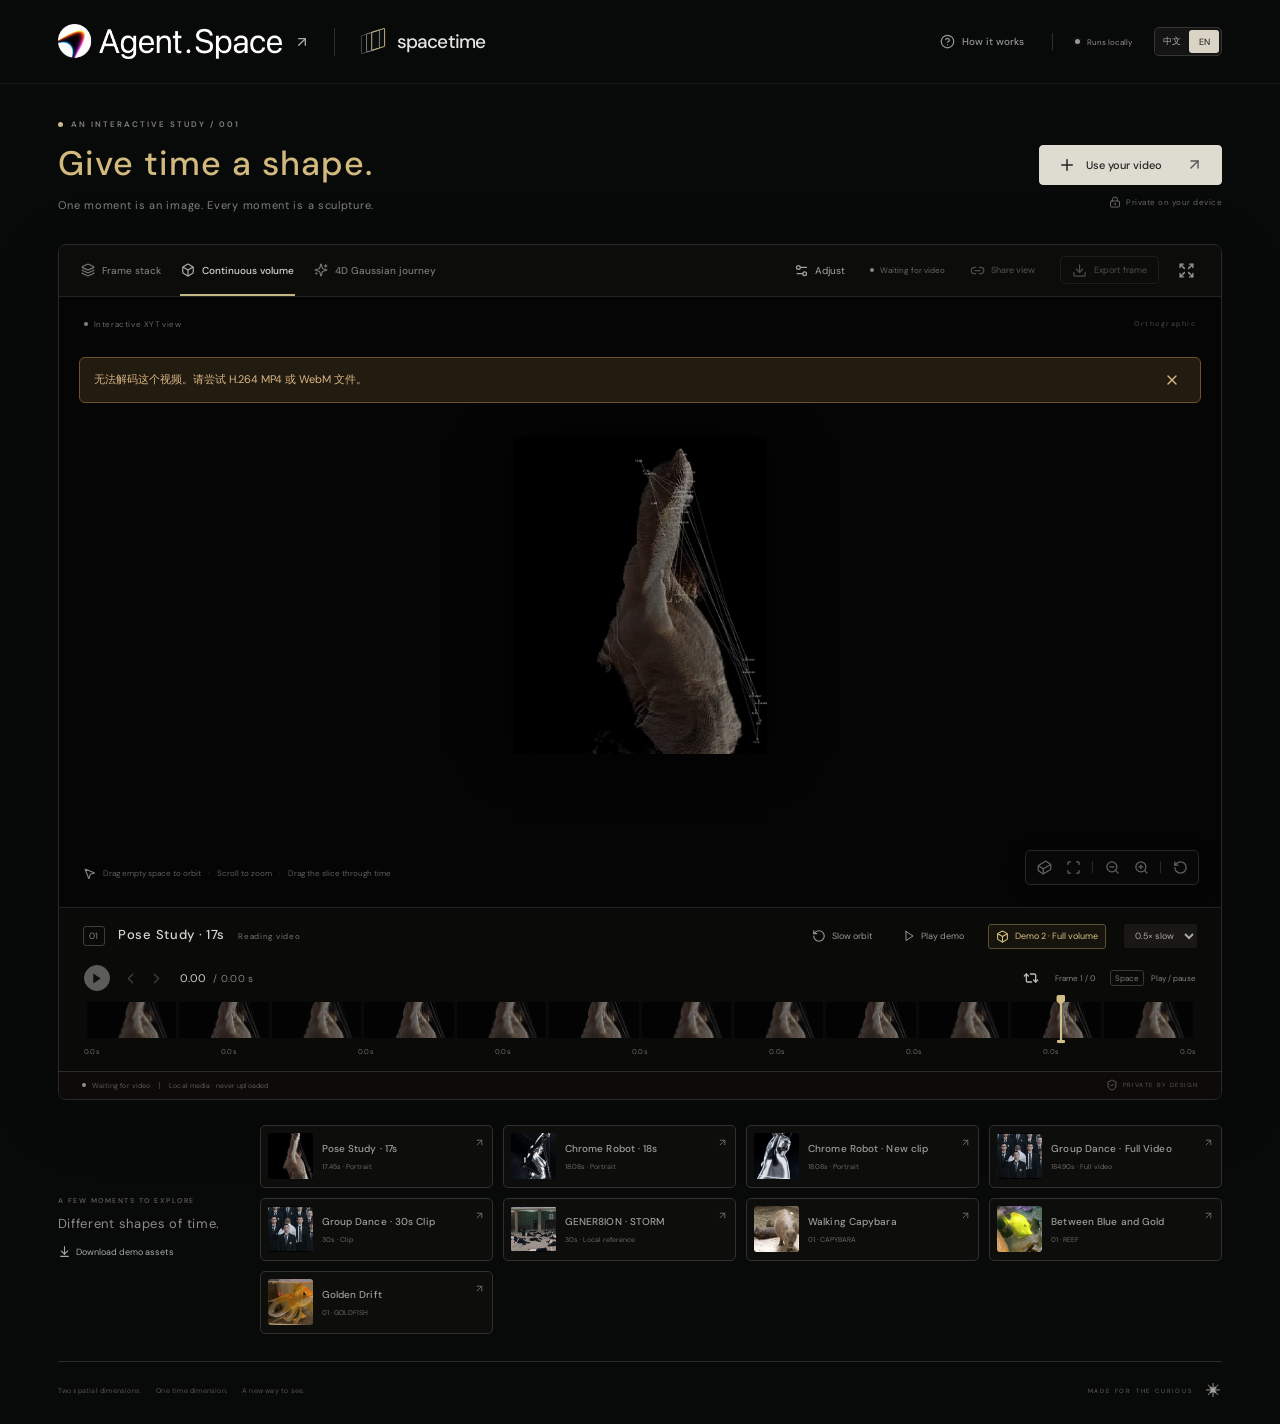
==== index.html @ 14e55f96 "Publish Spacetime with Agent.Space branding and demo videos" ====
<!doctype html>
<html lang="zh-CN">
  <head>
    <meta charset="UTF-8" />
    <link rel="icon" type="image/svg+xml" href="./favicon.svg" />
    <meta name="viewport" content="width=device-width, initial-scale=1.0" />
    <meta name="theme-color" content="#000000" />
    <meta name="description" content="让时间，成为一个维度。在浏览器中把视频变成可旋转、可切片的 XYT 时空体，所有处理留在你的设备。" />
    <title>Spacetime — 看见时间的形状</title>
    <script type="module" crossorigin src="./assets/index-__9CWeFy.js"></script>
    <link rel="modulepreload" crossorigin href="./assets/three--TIoO1xd.js">
    <link rel="stylesheet" crossorigin href="./assets/index-Di4rEmY7.css">
  </head>
  <body>
    <div id="root"></div>
  </body>
</html>
---- assets/index-Di4rEmY7.css ----
@font-face{font-family:DM Sans;font-style:normal;font-display:swap;font-weight:400;src:url(./dm-sans-latin-400-normal-CW0RaeGs.woff2) format("woff2"),url(./dm-sans-latin-400-normal-BwCSEQnW.woff) format("woff")}@font-face{font-family:DM Sans;font-style:normal;font-display:swap;font-weight:500;src:url(./dm-sans-latin-500-normal-B9HHJjqV.woff2) format("woff2"),url(./dm-sans-latin-500-normal-Dr3UlScf.woff) format("woff")}@font-face{font-family:DM Sans;font-style:normal;font-display:swap;font-weight:600;src:url(./dm-sans-latin-600-normal-Aqo67rzb.woff2) format("woff2"),url(./dm-sans-latin-600-normal-BmdmIIQ2.woff) format("woff")}:root{font-family:DM Sans,Noto Sans SC,-apple-system,BlinkMacSystemFont,sans-serif;color:#29343a;background:#fafbf9;font-synthesis:none;text-rendering:optimizeLegibility;-webkit-font-smoothing:antialiased;font-weight:400;font-size:13px;--orange:#e77b51;--ink:#27373d;--muted:#8a9499;--line:#e6eae9;--teal:#547c7b;--range-progress:0%}.preset-section{padding:14px 0 2px;border-bottom:1px solid var(--line)}.preset-grid,.camera-presets{display:grid;grid-template-columns:repeat(4,1fr);gap:5px}.preset-grid button,.camera-presets button{height:26px;border:1px solid #e2e9df;border-radius:4px;color:#728774;background:#fbfcf9;font-size:9px}.preset-grid button:hover,.camera-presets button:hover{background:#edf4e9;border-color:#b7cbb0;color:#4e704f}.camera-presets{grid-template-columns:repeat(3,1fr);margin-bottom:7px}.asset-download-link{display:inline-flex;align-items:center;gap:5px;margin-top:13px;color:#728774;font-size:9px;text-decoration:none}.asset-download-link:hover{text-decoration:underline;color:#4f6e54}*{box-sizing:border-box}body{margin:0;min-width:360px}button,input,select{font:inherit}button,a,input,select{-webkit-tap-highlight-color:transparent}button{cursor:pointer;display:inline-flex;align-items:center;justify-content:center;border:0;background:none;color:inherit}button:disabled{cursor:not-allowed;opacity:.45}button,a{touch-action:manipulation}button:focus-visible,a:focus-visible,input:focus-visible,select:focus-visible{outline:3px solid #e9ac91;outline-offset:4px}button{transition:background .18s,color .18s,box-shadow .18s,transform .18s}a{text-decoration:none;color:inherit}button:hover:not(:disabled){color:#0d282b}button:active:not(:disabled){transform:translateY(1px)}h1,h2,p{margin:0}svg{flex-shrink:0}button svg{pointer-events:none}input[type=range]{width:100%;height:18px;-moz-appearance:none;appearance:none;-webkit-appearance:none;background:transparent;cursor:pointer;margin:8px 0 0;accent-color:var(--teal)}input[type=range]::-webkit-slider-runnable-track{height:3px;border-radius:3px;background:linear-gradient(to right,#789693 var(--range-progress),#e5eae8 var(--range-progress))}input[type=range]::-moz-range-track{height:3px;border-radius:3px;background:#e5eae8}input[type=range]::-moz-range-progress{height:3px;background:#789693}input[type=range]::-webkit-slider-thumb{-moz-appearance:none;appearance:none;-webkit-appearance:none;width:12px;height:12px;margin-top:-4.5px;background:#fff;border:2px solid #648582;border-radius:50%;box-shadow:0 1px 3px #18393918}input[type=range]::-moz-range-thumb{width:9px;height:9px;background:#fff;border:2px solid #648582;border-radius:50%}input[type=range]:disabled{cursor:default}::selection{background:#efd4c5;color:#344a48}.visually-hidden{position:absolute!important;width:1px;height:1px;overflow:hidden;clip:rect(0,0,0,0);white-space:nowrap;clip-path:inset(50%)}.site-header{height:80px;border-bottom:1px solid #e9ece8;display:flex;align-items:center;justify-content:space-between;padding:0 4.3%;background:#fcfcfa}.brand{display:flex;align-items:center;gap:13px}.brand-icon{position:relative;display:block;width:28px;height:29px;margin-right:2px}.brand-icon i{position:absolute;display:block;width:16px;height:22px;top:5px;left:0;border:1.5px solid #719492;border-radius:1px;transform:skewY(-17deg);background:#fcfcfa}.brand-icon i:nth-child(2){left:6px;top:3px;border-color:#466668}.brand-icon i:nth-child(3){left:12px;top:1px;border-color:var(--orange);background:#f1efdf55}.brand strong{font-size:24px;letter-spacing:-1.3px;font-weight:650}.brand strong>span{font-size:11px;letter-spacing:0;vertical-align:top;display:inline-block;margin:3px 0 0 4px}.brand-separator{width:1px;height:18px;background:#dbe2de;margin:0 6px 0 8px}.brand-tagline{font-size:11px;color:#848f91;letter-spacing:1.2px}.site-header nav{display:flex;align-items:center;gap:23px}.locale-switch{display:inline-flex;align-items:center;gap:2px;padding:2px;border:1px solid #e1e8e1;border-radius:5px;background:#f5f8f4}.locale-switch button{min-width:30px;height:23px;border-radius:3px;font-size:9px;letter-spacing:.3px;color:#93a096}.locale-switch button:hover{background:#edf4eb;color:#4f6c59}.locale-switch button.active{background:#fff;color:#3f5c4d;box-shadow:0 1px 3px #2c423311}.text-button{gap:7px;font-size:11px;font-weight:500;white-space:nowrap}.header-divider{height:17px;width:1px;background:#e3e7e4}.local-badge{font-size:10px;color:#71877b;display:flex;align-items:center;gap:7px}.local-badge>span{width:5px;height:5px;border-radius:50%;background:#82a78d;box-shadow:0 0 0 3px #edf2ea}.main-shell{max-width:1510px;margin:auto;padding:42px 4.3% 0}.hero{display:flex;align-items:center;justify-content:space-between;margin-bottom:31px}.eyebrow{color:#8c9998;font-size:9px;letter-spacing:2px;font-weight:550;display:flex;align-items:center;gap:8px}.eyebrow>span{width:5px;height:5px;background:#d4a185;display:inline-block;border-radius:50%}.hero h1{font-size:38px;letter-spacing:-1.8px;font-weight:550;line-height:1.4;margin:12px 0 9px}.hero h1>span{color:#5e827f}.hero-copy{font-size:12px;letter-spacing:.2px;color:#8a9495;line-height:1.8}.hero-action{padding-top:22px;display:flex;flex-direction:column;align-items:flex-end;gap:11px}.button{border:1px solid #dce2df;background:#fff;min-height:40px;border-radius:6px;padding:0 17px;gap:8px;font-size:12px;font-weight:500}.button:hover:not(:disabled){background:#eef2ef}.button.primary{background:#2e4749;border-color:#2e4749;color:#fff;box-shadow:0 2px 2px #2237360c}.button.primary:hover:not(:disabled){background:#436564;color:#fff}.upload-button{min-height:44px;padding:0 18px;gap:10px;min-width:170px}.upload-button>svg:last-child{margin-left:14px;color:#a9c3bb}.hero-action>span{display:flex;align-items:center;gap:5px;font-size:9px;color:#929e98;letter-spacing:.1px}.workspace{background:#fff;border:1px solid #dde4e0;border-radius:10px;box-shadow:0 7px 25px #31494b05,0 2px 3px #31494b03;overflow:hidden}.workspace:fullscreen{height:100vh;border-radius:0;display:flex;flex-direction:column}.workspace:fullscreen .workspace-body{flex:1;min-height:0}.workspace:fullscreen .viewer-column{min-height:0}.workspace:fullscreen .scene-container{flex:1;height:auto}.workspace-topbar{height:58px;display:flex;align-items:center;justify-content:space-between;padding:0 19px 0 18px;border-bottom:1px solid var(--line);background:#fff}.view-tabs{height:35px;padding:3px;background:#f3f5f3;border-radius:6px;display:flex;gap:4px}.view-tabs>button{height:29px;min-width:111px;padding:0 14px;gap:7px;font-size:11px;color:#8e9796;border-radius:4px;font-weight:500}.view-tabs>button.active{background:#fff;box-shadow:0 1px 4px #2c423311;color:#3d5654}.view-tabs>button.active svg{color:#668682}.workspace-actions{display:flex;align-items:center;gap:19px}.resolution-chip{display:flex;align-items:center;gap:6px;font-size:9px;color:#97a1a0;letter-spacing:.1px;margin-right:5px}.resolution-chip>span{width:4px;height:4px;background:#87a89b;border-radius:50%}.share-button{color:#778581;font-size:10px;gap:6px}.export-button{font-size:10px;gap:7px;border:1px solid #e1e6e2;border-radius:5px;height:30px;padding:0 11px;color:#56675f}.export-button:hover{background:#f3f5f3}.icon-button{width:28px;height:28px;border-radius:4px;color:#8c9a96}.icon-button:hover{background:#f0f4f1}.fullscreen-button{margin-left:-6px}.workspace-body{display:grid;grid-template-columns:minmax(0,1fr) 258px}.viewer-column{min-width:0;display:flex;flex-direction:column;background:#f7f9f9}.scene-container{height:490px;position:relative;flex:1;min-height:400px}.scene-wrap{position:relative;height:100%;overflow:hidden;isolation:isolate;background:radial-gradient(ellipse at 47% 41%,#fff 0,#f7faf9,#f2f5f5)}.scene-paper{position:absolute;top:0;right:0;bottom:0;left:0;z-index:-1;background-image:radial-gradient(#b8c7c77d .65px,transparent .65px);background-size:20px 20px;-webkit-mask-image:radial-gradient(ellipse at 48% 54%,#000 20%,#0008 75%);mask-image:radial-gradient(ellipse at 48% 54%,#000 20%,#0008 75%)}.scene-host{position:absolute;top:4%;right:4%;bottom:0;left:1%;z-index:1}.scene-host canvas{display:block;touch-action:none;cursor:grab}.scene-top{position:absolute;top:22px;left:24px;right:23px;display:flex;align-items:center;justify-content:space-between;z-index:3;pointer-events:none;font-size:9px;color:#8a9a99}.scene-top>div{display:flex;gap:6px;align-items:center;letter-spacing:.6px}.tiny-dot{display:inline-block;width:4px;height:4px;background:#809e90;border-radius:50%}.projection-tag{letter-spacing:1.2px;font-size:8px;color:#aab5b5;font-weight:500}.axis-labels{position:absolute;top:4%;right:4%;bottom:0;left:1%;pointer-events:none;z-index:2}.axis-label{position:absolute;transform:translate(-50%,-50%);color:#8e9d9e;font-size:11px;font-family:DM Sans,sans-serif;font-weight:500;display:flex;gap:4px;align-items:center}.axis-label small{font-size:8px;color:#a8b2b3;white-space:nowrap}.axis-t{color:#dc835d}.axis-t small{color:#bd9885}.handle-label{position:absolute;transform:translate(-100%,4px);white-space:nowrap;font-size:9px;letter-spacing:.5px;color:#bf7856;border:1px solid #e9c3ab;border-radius:3px;padding:3px 5px;background:#fcf6eeed;margin-left:-11px}.scene-annotation{position:absolute;top:67px;left:25px;z-index:3;display:flex;flex-direction:column;gap:8px;pointer-events:none}.annotation-rule{height:2px;width:19px;background:#d4b5a0;margin-bottom:1px}.scene-annotation strong{font-size:11px;letter-spacing:1px;font-weight:500;color:#859c9b}.scene-annotation>span:last-child{font-size:8px;color:#9caeac}.scene-toolbar{position:absolute;bottom:52px;left:50%;transform:translate(-50%);display:flex;align-items:center;gap:1px;z-index:3;background:#ffffffed;border:1px solid #dde5e0;padding:4px 5px;border-radius:7px;box-shadow:0 3px 8px #46574b06}.scene-toolbar button{width:30px;height:28px;color:#7b8b87;border-radius:4px}.scene-toolbar button:hover{background:#f0f4f1;color:#3d675d}.scene-toolbar i{height:14px;width:1px;background:#e6ebe7;margin:0 4px}.scene-hint{position:absolute;bottom:22px;left:0;right:0;display:flex;gap:9px;align-items:center;justify-content:center;font-size:9px;color:#a0adab;pointer-events:none;z-index:2}.scene-hint svg{color:#8d9d99}.scene-hint b{font-size:9px;font-weight:400;color:#c4ceca}.scene-fallback{position:absolute;top:24%;right:23%;bottom:24%;left:23%;z-index:2;display:flex;flex-direction:column;align-items:center;justify-content:center}.scene-fallback img,.scene-fallback canvas{max-width:100%;max-height:100%;object-fit:contain;border-radius:3px;box-shadow:0 10px 40px #3a645820}.scene-fallback p{font-size:11px;line-height:1.8;background:#fff;padding:12px 18px;border:1px solid var(--line);margin-top:10px;border-radius:5px}.progress-card{position:absolute;left:50%;top:50%;transform:translate(-50%,-50%);background:#ffffffed;z-index:10;display:flex;align-items:center;gap:14px;border:1px solid #dde6de;border-radius:9px;padding:18px 20px;min-width:315px;box-shadow:0 8px 40px #193d281c}.progress-card>svg{color:#6e9285}.progress-card>div{flex:1}.progress-card strong{display:block;font-size:12px;font-weight:500}.progress-card span{display:block;font-size:10px;color:#9ba59e;margin-top:5px}.progress-card>button{font-size:10px;color:#8a9892;padding:10px}.progress-track{height:3px;border-radius:3px;background:#edf1eb;margin-top:11px;overflow:hidden}.progress-track i{display:block;height:100%;background:#83a595;transition:width .15s}.error-card{position:absolute;top:60px;left:20px;right:20px;background:#fff7ed;border:1px solid #ecd0b8;padding:12px 14px;display:flex;align-items:center;justify-content:space-between;gap:14px;border-radius:6px;color:#9b6640;font-size:11px;line-height:1.8;z-index:20}.error-card button{flex-shrink:0}.spin{animation:spin 1s linear infinite}@keyframes spin{to{transform:rotate(360deg)}}.timeline{padding:17px 25px 13px;background:#fff;border-top:1px solid var(--line)}.timeline-top{display:flex;align-items:center;justify-content:space-between;margin-bottom:17px;height:24px}.play-controls{display:flex;align-items:center;gap:6px}.play-button{width:28px;height:28px;background:#edf2ed;border:1px solid #e6eae3;border-radius:50%;color:#607d6f;margin-right:5px}.play-button svg{width:11px}.step-button{width:20px;height:24px;color:#a0aaa3}.timecode{font-size:12px;font-variant-numeric:tabular-nums;margin-left:7px;color:#4d6258;letter-spacing:.3px}.timecode small{font-size:10px;color:#a2ada6;margin-left:3px}.timeline-meta{display:flex;align-items:center;gap:7px;font-size:9px;color:#a1aaa4;white-space:nowrap}.timeline-meta strong{color:#799283;font-size:10px;font-weight:500}.loop-button{color:#b2bcb6;padding:5px;margin-right:4px}.loop-button.active{color:#759180}.timeline-meta kbd{border:1px solid #e1e8e1;color:#98a59b;font-size:8px;font-family:inherit;font-weight:400;border-radius:3px;padding:2px 4px;margin-left:8px}.keyboard-hint{font-size:8px}.filmstrip-area{height:48px;position:relative;margin:0 3px}.filmstrip{display:flex;position:absolute;top:0;right:0;bottom:0;left:0;overflow:hidden;border-radius:3px;gap:2px;background:#fff;opacity:.9}.filmstrip>div{flex:1;min-width:0;overflow:hidden}.filmstrip canvas,.filmstrip img{width:100%;height:100%;object-fit:cover;display:block}.timeline-input{position:absolute;top:-5px!important;right:-6px!important;bottom:-5px!important;left:-6px!important;width:calc(100% + 12px)!important;height:calc(100% + 10px)!important;margin:0!important;opacity:0;z-index:4;cursor:ew-resize!important;touch-action:pan-y}.timeline-marker{position:absolute;top:-6px;bottom:-5px;width:2px;transform:translate(-1px);z-index:3;background:#e18560;pointer-events:none;box-shadow:0 0 0 1px #fff6}.timeline-marker>span{position:absolute;top:-1px;left:50%;transform:translate(-50%);width:9px;height:10px;background:#e18560;clip-path:polygon(0 0,100% 0,100% 62%,50% 100%,0 62%);border-radius:2px 2px 0 0}.timeline-marker>i{position:absolute;bottom:0;left:-3px;width:8px;height:3px;border-radius:1px;background:#e18560}.filmstrip-area:focus-within{outline:2px solid #e9ac91;outline-offset:7px}.timeline-ticks{margin:11px 0 0;display:flex;justify-content:space-between;color:#aab4ac;font-size:8px;font-variant-numeric:tabular-nums;letter-spacing:.3px}.inspector{border-left:1px solid var(--line);padding:0 20px 16px;background:#fff;min-width:0}.inspector-heading{height:58px;display:flex;align-items:center;justify-content:space-between}.inspector-heading h2{display:flex;align-items:center;gap:8px;font-size:11px;font-weight:550;letter-spacing:.2px}.inspector-heading h2 svg{color:#7c968b}.inspector-heading>.icon-button{margin-right:-8px}.section-label{display:flex;align-items:center;justify-content:space-between;font-size:10px;color:#6f8278;margin-bottom:11px;font-weight:500}.small-label{font-size:8px;color:#a0aea3;border:1px solid #e7ece5;border-radius:3px;padding:2px 5px;font-weight:400}.source-section{position:relative}.source-select{display:flex;justify-content:space-between;width:100%;border:1px solid #e5eae4;height:32px;border-radius:5px;padding:0 10px;margin-bottom:11px;color:#94a194}.source-select>span{display:flex;gap:8px;align-items:center;color:#7e9788}.source-select strong{font-size:10px;font-weight:500;color:#4b6253}.source-select:hover{background:#f5f8f2}.source-menu{position:absolute;top:64px;left:-4px;right:-4px;z-index:30;background:#fff;border:1px solid #e0e7dc;border-radius:6px;box-shadow:0 8px 30px #24432922;overflow:hidden;padding:5px}.source-menu>button{width:100%;display:flex;justify-content:flex-start;gap:9px;border-radius:4px;padding:7px;font-size:11px}.source-menu>button:hover{background:#f0f5eb}.source-menu img{width:43px;height:30px;border-radius:3px;object-fit:cover}.source-menu span{flex:1;text-align:left}.source-menu small{display:block;font-size:8px;color:#9ba89c;margin-top:3px}.source-menu>button:last-child{border-top:1px solid #eef1eb;margin-top:3px;padding-top:12px;padding-bottom:9px;color:#779379}.preview{position:relative;width:100%;aspect-ratio:1.6;border-radius:5px;overflow:hidden;background:#b9cbc3}.preview>canvas,.preview>img{position:absolute;top:0;right:0;bottom:0;left:0;width:100%;height:100%;object-fit:contain}.preview-label{position:absolute;bottom:9px;left:9px;color:#fff;font-size:8px;font-weight:500;text-shadow:0 1px 5px #003e3855;letter-spacing:.5px}.preview>button{position:absolute;right:9px;bottom:8px;width:23px;height:23px;border-radius:50%;border:1px solid #ffffff44;background:#254d4944;color:#fff;-webkit-backdrop-filter:blur(5px);backdrop-filter:blur(5px)}.source-details{display:flex;justify-content:space-between;margin-top:8px;font-size:8px;color:#a0aba2;letter-spacing:.2px;font-variant-numeric:tabular-nums}.control-section{margin-top:18px;padding-top:17px;border-top:1px solid #eef0ec}.section-number{font-size:8px;color:#bac4ba;letter-spacing:.5px}.range-control{margin-top:12px}.range-control>div{display:flex;align-items:center;justify-content:space-between;font-size:10px;color:#859187}.range-control output{font-size:10px;color:#6c8271;min-width:39px;text-align:right;font-variant-numeric:tabular-nums}.range-control.disabled{opacity:.42}.range-captions{display:flex;justify-content:space-between;font-size:7px;color:#b3bcb1;margin-top:-2px}.layer-count{display:flex;align-items:center;justify-content:space-between;font-size:10px;color:#859187;margin-top:10px}.layer-count select{font-size:9px;color:#80967e;background:#fff;border:1px solid #e3e9dd;border-radius:4px;padding:4px 8px}.display-section{margin-top:16px;padding-top:15px}.toggle-row{position:relative;display:flex;justify-content:space-between;align-items:center;height:29px;font-size:10px;color:#859187;cursor:pointer}.toggle-row input{position:absolute;right:0;width:27px;height:16px;opacity:0;z-index:2;cursor:pointer;margin:0}.toggle-row i{width:25px;height:14px;background:#e7ece2;border:1px solid #e1e7dc;border-radius:20px;position:relative;transition:background .15s}.toggle-row i:before{content:"";position:absolute;left:2px;top:2px;height:8px;width:8px;background:#fff;border-radius:50%;box-shadow:0 1px 2px #24483119;transition:transform .15s}.toggle-row input:checked+i{background:#7f9a88;border-color:#7f9a88}.toggle-row input:checked+i:before{transform:translate(11px)}.toggle-row input:focus-visible+i{outline:2px solid #e8b396;outline-offset:3px}.inspector-note{margin-top:19px;background:#f6f8f2;border:1px solid #edf1e5;border-radius:5px;padding:10px;display:flex;gap:8px}.note-symbol{color:#b8bf94;font-size:14px}.inspector-note p{font-size:8px;line-height:1.9;color:#9ba386;letter-spacing:.1px}.workspace-status{height:31px;border-top:1px solid #e8ece7;background:#fdfefc;display:flex;align-items:center;justify-content:space-between;padding:0 20px;color:#a6b1a5;font-size:8px;letter-spacing:.1px}.workspace-status>span{display:flex;align-items:center;gap:6px}.workspace-status>span>i{height:7px;width:1px;background:#dbe3d5;margin:0 3px}.workspace-status>span:last-child{font-size:7px;letter-spacing:1.3px;color:#abb9a7;gap:5px}.below-workspace{display:grid;grid-template-columns:205px minmax(0,1fr) 202px;align-items:center;gap:25px;padding:25px 0 28px;border-bottom:1px solid #e6ebe2}.sample-caption .eyebrow{font-size:7px;letter-spacing:1.25px;color:#aab7a8}.sample-caption h2{font-size:13px;font-weight:450;letter-spacing:.2px;color:#617559;margin-top:9px}.sample-cards{display:grid;grid-template-columns:repeat(3,1fr);gap:10px}.sample-card{padding:7px;gap:10px;justify-content:flex-start;text-align:left;border:1px solid #e4eae0;border-radius:6px;background:#fff;height:62px;position:relative}.sample-card.selected{border-color:#b0c2ad;box-shadow:0 0 0 1px #a3bea11c;background:#fbfdf8}.sample-card:hover:not(:disabled){background:#f2f6ed;border-color:#bbcbb5}.sample-card img{width:57px;height:43px;object-fit:cover;border-radius:3px}.sample-card>span:nth-child(2){display:flex;flex-direction:column;gap:6px}.sample-card strong{font-size:10px;font-weight:500;color:#617657;white-space:nowrap}.sample-card small{font-size:8px;color:#a0b093;white-space:nowrap}.sample-indicator{margin-left:auto;align-self:flex-start;padding:2px 0 0;color:#b8c6af}.sample-card.selected .sample-indicator{color:#8ca47e}.replay-tour{gap:11px;justify-content:flex-start;border-left:1px solid #e3e9dd;padding:2px 0 2px 24px;color:#899f78}.replay-tour>svg:first-child{width:30px;height:30px;border:1px solid #dae4d1;border-radius:50%;padding:8px;background:#fff}.replay-tour>span{font-size:10px;text-align:left;color:#6b835b;white-space:nowrap}.replay-tour small{display:block;font-size:7px;color:#a4b396;margin-top:5px}.replay-tour>svg:last-child{width:12px;margin-left:auto;color:#adbea0}footer{display:flex;justify-content:space-between;align-items:center;padding:21px 0 24px;color:#a5b29d;font-size:8px;letter-spacing:.2px}footer p{display:flex;gap:12px}footer>span{letter-spacing:1.3px;font-size:7px;display:flex;gap:13px;align-items:center}.footer-star{font-size:18px;color:#a3b88e}dialog{border:1px solid #dce5db;background:#fff;box-shadow:0 24px 100px #1937283b;border-radius:13px;padding:30px;color:var(--ink);max-height:92dvh;overflow-y:auto}dialog::backdrop{background:#2b3e4566;-webkit-backdrop-filter:blur(5px);backdrop-filter:blur(5px)}.import-dialog{width:min(560px,calc(100% - 30px))}.dialog-head{display:flex;align-items:center;justify-content:space-between;margin-bottom:24px}.dialog-icon{width:40px;height:40px;border:1px solid #dfe8de;background:#f3f7ef;color:#7f9981;border-radius:9px;display:flex;align-items:center;justify-content:center}.import-dialog>.eyebrow{font-size:8px;letter-spacing:1.1px;color:#a8b49f}.import-dialog h2,.info-dialog h2{font-size:24px;font-weight:500;letter-spacing:-.6px;margin:11px 0 10px}.dialog-intro{font-size:11px;color:#92a08c;line-height:1.9}.import-preview{margin-top:21px;border-radius:7px;overflow:hidden;background:#102528;aspect-ratio:16/9;position:relative;display:flex;justify-content:center;align-items:center}.import-preview video{width:100%;height:100%;object-fit:contain}.import-preview>.spin{position:absolute;color:#fff}.crop-guide{pointer-events:none;position:absolute;top:0;bottom:0;width:auto;aspect-ratio:1;border:1px dashed #fff9;box-shadow:0 0 0 200px #0005}.import-file{display:flex;align-items:center;justify-content:space-between;gap:15px;font-size:9px;color:#a5b09d;margin:10px 0 22px}.import-file>span:first-child{max-width:55%;overflow:hidden;white-space:nowrap;text-overflow:ellipsis;color:#6e8361}.clip-heading{display:flex;align-items:center;justify-content:space-between;font-size:11px}.clip-heading output{font-size:11px;font-variant-numeric:tabular-nums;color:#72906a}.clip-heading output>span{padding:0 7px;color:#bbc7b2}.clip-duration{display:flex;justify-content:space-between;align-items:center;margin:16px 0;font-size:11px}.segmented{display:flex;background:#f0f4eb;border-radius:5px;padding:3px}.segmented>button{padding:5px 12px;border-radius:3px;font-size:10px;color:#94a787}.segmented>button.active{background:#fff;color:#6b8a5e;box-shadow:0 1px 3px #253c1111}.crop-option{display:flex;justify-content:space-between;align-items:center;background:#f8faf4;padding:12px;border:1px solid #e6eddd;border-radius:5px;font-size:11px;color:#93a582;cursor:pointer}.crop-option span{display:flex;align-items:center;gap:8px}.crop-option input{accent-color:#76956b}.dialog-bottom{display:flex;align-items:center;justify-content:space-between;border-top:1px solid #edf1e6;padding-top:20px;margin-top:22px}.dialog-bottom>span{display:flex;align-items:center;gap:5px;color:#a5b097;font-size:9px}.dialog-bottom .button{font-size:11px}.info-dialog{width:min(515px,calc(100% - 30px));position:relative;padding:34px}.dialog-close{position:absolute;right:16px;top:16px}.info-dialog>.dialog-icon{margin:3px 0 23px}.share-label{display:block;font-size:10px;color:#94a48a;margin:22px 0 9px}.share-input{display:flex;border:1px solid #dce7d5;border-radius:5px;background:#f8faf5;height:42px;overflow:hidden}.share-input input{border:0;flex:1;min-width:0;background:none;padding:0 10px;color:#839775;font-size:10px}.share-input button{padding:0 12px;color:#8ca179}.local-share-note{font-size:10px;line-height:1.8;color:#b19370;margin-top:10px}.share-export{display:flex;gap:10px;margin-top:25px}.share-export .button{font-size:11px;flex:1;color:#708860}.privacy-note{display:flex;align-items:center;justify-content:center;gap:6px;color:#a9b59c;font-size:9px;margin-top:20px}.help-dialog{width:min(720px,calc(100% - 30px));padding:40px}.help-dialog h2{margin-top:20px;font-size:29px}.help-lead{font-size:12px;color:#8b9b7d;line-height:2;margin-top:17px;max-width:530px}.dimension-cards{display:grid;grid-template-columns:repeat(3,1fr);gap:12px;margin:25px 0}.dimension-cards>div{border:1px solid #e2e9d7;border-radius:6px;padding:20px 17px;background:#fafbf7}.dimension-cards strong{display:block;font-size:29px;color:#8fa77a;font-weight:450;letter-spacing:-1px;margin-bottom:15px}.dimension-cards>div:nth-child(2) strong{color:#d1a47a}.dimension-cards>div:nth-child(3) strong{color:#8ba3b0}.dimension-cards span{font-size:11px;color:#82946f}.dimension-cards p{font-size:10px;color:#9ba98b;line-height:1.9;margin-top:7px}.help-note{font-size:11px;line-height:2;color:#a6aa8a;border-left:2px solid #e7ddc5;padding-left:12px}.help-interactions{display:flex;gap:15px;flex-wrap:wrap;margin:24px 0;font-size:9px;color:#9aa98a}.help-interactions span{display:flex;gap:6px;align-items:center}.help-bottom{display:flex;align-items:center;justify-content:space-between;border-top:1px solid #e5ecdb;padding-top:23px}.help-bottom>span{font-size:9px;line-height:1.9;color:#b2bea4}.toast{position:fixed;bottom:28px;left:50%;transform:translate(-50%);z-index:1000;display:flex;align-items:center;gap:9px;padding:13px 18px;background:#30423bef;color:#f1f6ec;border:1px solid #78916955;border-radius:8px;box-shadow:0 5px 25px #24381f22;font-size:11px;max-width:calc(100% - 30px);line-height:1.8}.toast svg{color:#acc493}.drop-overlay{position:fixed;top:12px;right:12px;bottom:12px;left:12px;border:2px dashed #a9c49a;border-radius:18px;background:#edf5e8ee;z-index:500;-webkit-backdrop-filter:blur(7px);backdrop-filter:blur(7px);display:flex;align-items:center;justify-content:center;pointer-events:none;text-align:center}.drop-overlay svg{color:#89a677}.drop-overlay h2{font-size:28px;font-weight:500;color:#789369;margin:20px 0 13px}.drop-overlay p{color:#a6b796;font-size:13px}.drop-overlay span{display:flex;align-items:center;justify-content:center;gap:7px;font-size:10px;color:#aabc9b;margin-top:25px}@media(min-width:1500px){.scene-container{min-height:510px}.main-shell{padding-top:50px}.hero{margin-bottom:35px}.hero h1{font-size:43px}.inspector{padding-left:23px;padding-right:23px}.workspace-body{grid-template-columns:minmax(0,1fr) 280px}.below-workspace{padding-top:30px;padding-bottom:30px}.sample-card{gap:13px}.sample-card img{width:70px}}@media(max-width:1150px){.site-header{padding:0 3%;height:70px}.main-shell{padding:30px 3% 0}.workspace-body{grid-template-columns:minmax(0,1fr) 235px}.workspace-actions{gap:13px}.resolution-chip{display:none}.scene-container{min-height:435px}.inspector{padding-left:17px;padding-right:17px}.below-workspace{grid-template-columns:160px 1fr;gap:20px}.replay-tour{display:none}.sample-caption h2{font-size:11px}.sample-caption .eyebrow{font-size:6px;letter-spacing:.9px}.sample-card img{width:48px}.hero h1{font-size:34px}.hero-copy{font-size:11px}.scene-annotation>span:last-child{max-width:90px;line-height:1.8}.scene-host,.axis-labels{top:4%;right:0;bottom:0;left:0}.scene-hint{font-size:8px;gap:7px}.source-details{font-size:7px}.sample-card strong{font-size:9px}.sample-card small{font-size:7px}}@media(max-width:850px){.brand-tagline,.brand-separator{display:none}.site-header{height:65px}.site-header nav{gap:16px}.hero h1{font-size:30px}.hero .eyebrow{font-size:7px;letter-spacing:1.3px}.hero-action>span{font-size:7px}.upload-button{min-width:142px;min-height:40px;font-size:11px}.upload-button>svg:last-child{margin-left:0}.workspace-body{grid-template-columns:minmax(0,1fr) 213px}.inspector{padding:0 14px 14px}.scene-container{min-height:400px}.workspace-topbar{padding:0 12px}.view-tabs>button{min-width:90px;font-size:10px;padding:0 9px}.export-button{font-size:9px}.fullscreen-button{display:none}.workspace-actions{gap:11px}.share-button{font-size:9px}.timeline{padding-left:16px;padding-right:16px}.timeline-meta kbd,.keyboard-hint{display:none}.timecode{margin-left:2px;font-size:10px}.timecode small{font-size:9px}.timeline-meta{font-size:8px;gap:4px}.scene-hint{font-size:7px;gap:5px}.scene-hint span:last-child,.scene-hint b:last-of-type{display:none}.scene-top{left:17px;right:15px;font-size:8px}.projection-tag{font-size:6px}.scene-annotation{left:17px}.below-workspace{grid-template-columns:1fr;gap:14px;padding:23px 0}.sample-caption{display:flex;align-items:center;justify-content:space-between}.sample-caption h2{margin:0}.sample-cards{gap:12px}.sample-card img{width:65px}.sample-card strong{font-size:10px}.sample-card small{font-size:8px}.workspace-status{padding:0 15px}.workspace-status>span:last-child{font-size:6px;letter-spacing:.8px}}@media(max-width:680px){body{min-width:360px}.main-shell{padding:27px 16px 0}.site-header{padding:0 19px;height:62px}.brand strong{font-size:22px}.brand-icon{transform:scale(.9)}.site-header nav>.text-button{font-size:0;gap:0}.site-header nav>.text-button svg{width:18px;height:18px}.header-divider{display:none}.local-badge{font-size:9px}.hero{display:block;margin-bottom:22px}.hero h1{font-size:32px;letter-spacing:-1.5px;margin:11px 0 9px}.hero-copy{font-size:11px;line-height:1.9;max-width:310px;letter-spacing:0}.hero-action{padding-top:18px;align-items:center;flex-direction:row;gap:11px}.hero-action>span{font-size:8px;max-width:125px;line-height:1.7}.hero-action>span svg{width:11px;flex-shrink:0}.upload-button{min-width:147px;font-size:11px;min-height:38px;padding:0 12px;gap:7px}.hero .eyebrow{font-size:7px}.workspace{border-radius:8px}.workspace-body{display:flex;flex-direction:column}.workspace-topbar{height:53px;gap:6px;padding:0 10px}.view-tabs{height:31px;padding:2px;gap:2px}.view-tabs>button{height:27px;min-width:87px;font-size:9px;padding:0 8px;gap:5px}.view-tabs svg{width:13px;height:13px}.share-button{font-size:0;gap:0}.share-button svg{width:16px;height:16px}.export-button{font-size:0;width:30px;height:28px;padding:0;border:0}.export-button svg{width:16px;height:16px}.workspace-actions{gap:10px}.scene-container{height:390px;min-height:390px;flex:auto}.scene-host,.axis-labels{top:8%;right:0;bottom:1%;left:0}.scene-top{top:18px;font-size:8px}.projection-tag{font-size:6px}.scene-annotation{top:51px}.scene-annotation strong{font-size:9px}.scene-annotation>span:last-child{max-width:none;font-size:7px}.scene-toolbar{bottom:43px}.scene-hint{bottom:19px;font-size:8px}.timeline{padding:15px 15px 12px}.timeline-top{margin-bottom:15px}.filmstrip-area{height:39px}.timeline-meta{font-size:8px}.timecode{font-size:11px}.timeline-ticks{font-size:7px}.inspector{border-top:1px solid var(--line);border-left:0;padding:0 17px 16px;display:grid;grid-template-columns:1fr 1fr;column-gap:20px}.inspector-heading{grid-column:1/-1;height:48px}.inspector-heading h2{font-size:11px}.source-section{grid-row:2/4}.control-section{margin-top:0;border:0;padding-top:0}.control-section .section-label{margin-bottom:10px}.range-control{margin-top:11px}.range-control>div{font-size:9px}.range-control output{font-size:9px}.layer-count{font-size:9px}.layer-count select{font-size:8px;padding:3px 4px}.source-select{margin-bottom:10px}.preview{aspect-ratio:1.33}.source-details{font-size:7px;line-height:1.6;flex-wrap:wrap;gap:3px}.display-section{grid-column:1/-1;display:grid;grid-template-columns:1fr 1fr;column-gap:20px;border-top:1px solid #eef0e7;padding-top:13px;margin-top:17px}.display-section .section-label{grid-column:1/-1;margin-bottom:7px}.toggle-row{font-size:9px;height:29px}.inspector-note{grid-column:1/-1;margin-top:12px;padding:9px 11px}.inspector-note p{font-size:8px}.workspace-status{height:29px;padding:0 13px;font-size:7px}.workspace-status>span:last-child{font-size:0;gap:0}.workspace-status>span:last-child svg{width:11px}.below-workspace{padding:22px 0;gap:13px}.sample-caption .eyebrow{font-size:6px;letter-spacing:.7px}.sample-caption h2{font-size:10px}.sample-cards{gap:7px}.sample-card{height:auto;flex-direction:column;align-items:flex-start;gap:9px;padding:6px}.sample-card img{width:100%;height:auto;aspect-ratio:1.6}.sample-card>span:nth-child(2){gap:5px;padding:0 3px 4px}.sample-card strong{font-size:9px}.sample-card small{font-size:7px}.sample-indicator{position:absolute;right:9px;bottom:22px}.sample-indicator svg{width:10px;height:10px}.sample-card.selected .sample-indicator{width:14px;height:14px;display:flex;align-items:center;justify-content:center;border-radius:50%;background:#eff5e8;color:#8eab75}.sample-card:not(.selected) .sample-indicator{display:none}footer{font-size:7px;padding:17px 0 20px}footer p{gap:3px;flex-direction:column;line-height:1.7}footer>span{font-size:6px;letter-spacing:.7px;gap:8px}.footer-star{font-size:16px}.progress-card{min-width:275px;padding:15px;gap:11px}.progress-card strong{font-size:11px}.progress-card span{font-size:9px}.scene-fallback{top:23%;right:14%;bottom:25%;left:14%}.scene-fallback p{font-size:9px}.scene-fallback canvas{max-height:150px}.dialog-bottom{flex-direction:column-reverse;gap:14px}.dialog-bottom .button{width:100%}.import-dialog{padding:22px}.import-dialog h2{font-size:21px}.import-dialog>.eyebrow{font-size:6px;letter-spacing:.8px}.dialog-intro{font-size:10px}.dialog-head{margin-bottom:18px}.import-file{font-size:8px}.info-dialog,.help-dialog{padding:27px 22px}.info-dialog h2{font-size:22px}.help-dialog .eyebrow{font-size:6px;letter-spacing:1px}.help-dialog h2{font-size:22px}.help-lead{font-size:11px;line-height:1.9}.dimension-cards{gap:7px}.dimension-cards>div{padding:12px 9px}.dimension-cards strong{font-size:24px;margin-bottom:10px}.dimension-cards span{font-size:9px}.dimension-cards p{font-size:8px}.help-note{font-size:9px}.help-interactions{font-size:9px;gap:12px}.help-bottom{gap:14px}.help-bottom>span{font-size:8px}.help-bottom .button{font-size:10px;padding:0 10px;white-space:nowrap}.share-export .button{font-size:10px;padding:0 9px}.privacy-note{font-size:8px;line-height:1.8}.toast{font-size:10px;min-width:220px}.workspace:fullscreen{overflow-y:auto}.workspace:fullscreen .workspace-body{flex:none}.workspace:fullscreen .scene-container{height:50vh;flex:auto}.workspace:fullscreen .inspector{display:none}}@media(prefers-reduced-motion:reduce){*,*:before,*:after{animation-duration:.001ms!important;transition-duration:.001ms!important;scroll-behavior:auto!important}}:root{color-scheme:dark;background:#070808;color:#d8d9d8;--ink:#dcdddc;--muted:#7e7e7e;--line:#232323;--teal:#b8bab9;--orange:#c5c6c5}.preset-section{border-color:#2d2f2c}.preset-grid button,.camera-presets button{background:#151615;border-color:#383a36;color:#9a9d97}.preset-grid button:hover,.camera-presets button:hover{background:#292b27;border-color:#70756d;color:#d3d6d0}.asset-download-link{color:#a7aaa4}.asset-download-link:hover{color:#e0e2dc}body,.app{background:#070808}button:hover:not(:disabled){color:#fff}button:focus-visible,a:focus-visible,input:focus-visible,select:focus-visible{outline-color:#aeb1af}::selection{background:#616462;color:#fff}.site-header{height:65px;background:#080909;border-color:#222;padding:0 4%}.brand-icon i{background:#080909;border-color:#4d4e4d}.brand-icon i:nth-child(2){border-color:#828483}.brand-icon i:nth-child(3){border-color:#bdbfbd;background:#ffffff05}.brand strong{font-size:22px;font-weight:500;color:#e3e4e3}.brand-tagline{color:#7a7a7a}.brand-separator,.header-divider{background:#2e2f2e}.site-header .text-button{color:#8e908f}.local-badge{color:#989998}.local-badge>span{background:#a4a6a3;box-shadow:0 0 0 3px #aeb1ad0a}.main-shell{max-width:1600px;padding:28px 4% 0}.hero{margin-bottom:25px}.eyebrow{color:#797a78;font-size:8px;letter-spacing:2.3px}.eyebrow>span{background:#b8bab7}.hero h1{font-size:31px;font-weight:450;letter-spacing:-1px;margin:8px 0}.hero h1>span{color:#b7b9b6}.hero-copy{font-size:11px;color:#7a7b7a}.hero-action{padding-top:10px}.hero-action>span{color:#6e6f6d;font-size:8px}.button{background:#171817;border-color:#383938;color:#c3c4c3}.button:hover:not(:disabled){background:#282928;color:#fff}.button.primary{background:#b7b9b6;border-color:#b7b9b6;color:#121312;box-shadow:none}.button.primary:hover:not(:disabled){background:#d2d3d2;color:#090a09}.upload-button{min-height:39px}.upload-button>svg:last-child{color:#585a57}.workspace{border-color:#2b2c2b;border-radius:7px;background:#0a0b0a;box-shadow:0 20px 100px #0006}.workspace-topbar{height:51px;background:#0c0c0c;border-color:#232423}.view-tabs{background:#080908;border:1px solid #232422;border-radius:4px;height:33px;padding:3px}.view-tabs>button{font-size:10px;min-width:108px;color:#787977;height:25px}.view-tabs>button.active{background:#222322;color:#d4d5d3;box-shadow:0 0 0 1px #a1a39e18}.view-tabs>button.active svg{color:#b9bbb7}.workspace-actions{gap:18px}.share-button,.export-button{color:#90918f}.export-button{background:#121212;border-color:#2c2d2b}.export-button:hover{background:#262725}.resolution-chip{color:#6a6b69}.resolution-chip>span{background:#868884}.icon-button{color:#7d7f7c}.icon-button:hover{background:#262725;color:#d1d3cf}.workspace-body{grid-template-columns:minmax(0,1fr) 246px}.viewer-column,.scene-container,.scene-wrap{background:#000}.scene-container{height:555px;min-height:520px;flex:1}.scene-wrap{background:#000}.scene-paper{display:none}.scene-top{top:20px;color:#646663;font-size:8px;letter-spacing:.6px}.tiny-dot{background:#818380}.projection-tag{color:#474846;font-size:7px;letter-spacing:1.8px}.scene-annotation{top:55px;left:25px;gap:7px}.annotation-rule{background:#70726e;width:17px;height:1px}.scene-annotation strong{font-size:10px;color:#7d7f7c;letter-spacing:1.6px}.scene-annotation>span:last-child{color:#535552;font-size:8px;max-width:160px;line-height:1.7}.axis-labels{top:0;right:0;bottom:0;left:0}.axis-label,.axis-label small{color:#6c6d6b}.axis-t,.axis-t small{color:#a5a6a3}.handle-label{background:#0c0c0c;border-color:#474846;color:#a2a3a0}.scene-toolbar{bottom:42px;background:#0c0d0ccf;border:1px solid #2f302f;box-shadow:none;padding:4px 6px;border-radius:5px;-webkit-backdrop-filter:blur(12px);backdrop-filter:blur(12px)}.scene-toolbar button{color:#8f918d;width:32px;height:27px}.scene-toolbar button:hover{background:#282927;color:#d2d4d0}.scene-toolbar i{background:#343533}.scene-hint{bottom:17px;color:#575956;font-size:8px}.scene-hint svg{color:#828480}.scene-hint b{color:#363735}.scene-fallback p{background:#121312;border-color:#393b38;color:#a7a9a5}.scene-fallback img,.scene-fallback canvas{box-shadow:none;border-radius:0}.timeline{background:#0a0a0a;border-color:#212220;padding:15px 25px 13px}.timeline-top{margin-bottom:15px}.play-button{background:#b5b7b4;border-color:#b5b7b4;color:#101110}.step-button{color:#6f716d}.timecode{color:#d7d8d5}.timecode small,.timeline-meta{color:#727470}.timeline-meta strong{color:#b7b9b5}.loop-button{color:#4f504e}.loop-button.active{color:#a1a39f}.timeline-meta kbd{border-color:#393b38;color:#7e807b}.filmstrip{background:#030403;opacity:.72;gap:2px;filter:saturate(.5)}.filmstrip-area{height:43px}.timeline-marker,.timeline-marker>span,.timeline-marker>i{background:#b8b9b5}.timeline-marker{box-shadow:0 0 0 1px #c4c7be17}.timeline-ticks{color:#5f615d;font-size:8px}.filmstrip-area:focus-within{outline-color:#868883}.inspector{background:#0d0d0d;border-color:#292b28;padding:0 18px 17px}.inspector-heading{height:55px}.inspector-heading h2{color:#bcbdba;font-size:11px}.inspector-heading h2 svg{color:#888a85}.section-label{color:#8a8c87}.small-label{color:#747671;border-color:#2f312e}.source-select{border-color:#363834;color:#8b8d89;background:#121311}.source-select>span,.source-select strong{color:#abada9}.source-select:hover{background:#20211f}.source-menu{background:#131412;border-color:#414340;box-shadow:0 8px 30px #0009}.source-menu>button{color:#aaaca8}.source-menu>button:hover{background:#282a26}.source-menu small{color:#767873}.source-menu>button:last-child{border-color:#373935;color:#969993}.preview{background:#000;border:1px solid #373936;border-radius:3px;aspect-ratio:1.6}.preview canvas,.preview img{filter:saturate(.65)}.preview-label{color:#d7d9d5;font-size:7px;background:#0008;padding:3px 5px;bottom:6px;left:6px}.preview>button{background:#0b0c0ba6;border-color:#a0a39c44;color:#c2c5bf}.source-details{color:#70726d;font-size:8px}.control-section{border-color:#2d2f2c;margin-top:18px}.section-number{color:#535550}.range-control>div,.layer-count{color:#8e908c;font-size:10px}.range-control output{color:#bec0bc}.range-captions{color:#5f615c}.range-control input[type=range]::-webkit-slider-runnable-track,input[type=range]::-webkit-slider-runnable-track{background:linear-gradient(to right,#828480 var(--range-progress),#272827 var(--range-progress));height:2px}.range-control input[type=range]::-webkit-slider-thumb,input[type=range]::-webkit-slider-thumb{background:#b6b8b4;border:2px solid #111211;width:11px;height:11px;box-shadow:0 0 0 1px #646562}.layer-count select{background:#111211;border-color:#373936;color:#a2a59e}.toggle-row{color:#90928d}.toggle-row i{background:#272926;border-color:#30322f}.toggle-row i:before{background:#626560}.toggle-row input:checked+i{background:#9da09a;border-color:#9da09a}.toggle-row input:checked+i:before{background:#171816}.inspector-note{background:#141514;border-color:#2c2e2b;margin-top:16px}.inspector-note p{color:#797b76;font-size:8px}.note-symbol{color:#9a9b97}.workspace-status{background:#0c0c0c;border-color:#2a2c29;color:#5d5f5b;height:29px}.workspace-status>span>i{background:#353733}.workspace-status>span:last-child{color:#555852}.workspace-status a{color:#878984;text-decoration:underline;text-underline-offset:3px}.below-workspace{grid-template-columns:180px minmax(0,1fr) 190px;border-color:#282a27;padding:22px 0;gap:18px}.sample-caption .eyebrow{color:#585a55}.sample-caption h2{color:#92958f;font-weight:400;font-size:12px}.sample-cards{grid-template-columns:repeat(4,1fr);gap:8px}.sample-card{background:#0f100e;border-color:#2f312d;gap:8px;padding:6px;height:57px;border-radius:4px}.sample-card img{width:49px;height:39px;filter:saturate(.55);border-radius:2px}.sample-card.selected{background:#1d1f1c;border-color:#636660;box-shadow:none}.sample-card:hover:not(:disabled){background:#242523;border-color:#6b6d68}.sample-card strong{color:#a2a49f;font-size:9px}.sample-card small{color:#6a6d67;font-size:7px}.sample-indicator,.sample-card.selected .sample-indicator{color:#757871}.replay-tour{border-color:#2f312e;color:#888c84;padding-left:19px;gap:9px}.replay-tour>svg:first-child{background:#121411;border-color:#464943}.replay-tour>span{color:#858881;font-size:10px}.replay-tour small{color:#595c56}.replay-tour>svg:last-child{color:#6b6f67}footer{color:#565953;padding-top:17px}footer>span{color:#62655e}.footer-star{color:#858881}dialog{background:#111211;border-color:#3a3b3a;color:#d3d4d3;box-shadow:0 35px 140px #000b}dialog::backdrop{background:#000a;-webkit-backdrop-filter:blur(10px);backdrop-filter:blur(10px)}.dialog-icon{background:#191a19;border-color:#3b3c3a;color:#a1a39e}.dialog-intro,.help-lead{color:#878985}.import-dialog>.eyebrow{color:#7e817c}.import-file{color:#828380}.import-file>span:first-child{color:#a8aaa5}.clip-heading output{color:#a7aaa4}.clip-heading output>span{color:#5b5d59}.segmented{background:#1c1d1c}.segmented>button{color:#7c7e79}.segmented>button.active{background:#363835;color:#cfd1cd;box-shadow:none}.crop-option{background:#1a1b1a;border-color:#3b3d39;color:#aaaca8}.dialog-bottom,.help-bottom{border-color:#343632}.dialog-bottom>span{color:#71746e}.share-label{color:#8a8d87}.share-input{background:#161715;border-color:#3f413d}.share-input input{color:#acafa9}.share-input button{color:#b7bab5}.local-share-note{color:#8f8e8b}.share-export .button{color:#afb1ad}.privacy-note{color:#71746e}.help-dialog h2,.info-dialog h2,.import-dialog h2{color:#d3d4d2}.dimension-cards>div{background:#1a1b1a;border-color:#3b3d39}.dimension-cards strong{color:#b4b6b1}.dimension-cards span{color:#abada8}.dimension-cards p{color:#7d807a}.help-note{border-color:#504f4c;color:#92918f}.help-interactions{color:#8b8d87}.help-bottom>span{color:#6d6f6a}.toast{background:#1c1d1bee;border-color:#545653;color:#cdcfcb}.drop-overlay{background:#131413ee;border-color:#797b77}.drop-overlay h2{color:#bbbdb9}.drop-overlay p,.drop-overlay span{color:#8b8d89}@media(min-width:1500px){.scene-container{height:595px;min-height:575px}.hero h1{font-size:34px}.main-shell{padding-top:29px}.workspace-body{grid-template-columns:minmax(0,1fr) 260px}}@media(max-width:1250px){.below-workspace{grid-template-columns:165px 1fr}.replay-tour{display:none}.sample-card img{width:55px}.scene-container{min-height:510px}.main-shell{padding:25px 3% 0}}@media(max-width:950px){.workspace-body{grid-template-columns:minmax(0,1fr) 212px}.inspector{padding:0 14px 14px}.scene-container{min-height:460px}.below-workspace{grid-template-columns:1fr}.sample-card img{width:60px}.hero h1{font-size:28px}.scene-host,.axis-labels{top:0;right:0;bottom:0;left:0}.scene-annotation>span:last-child{max-width:100px}.scene-top{font-size:7px}}@media(max-width:680px){.site-header{height:58px;padding:0 17px}.main-shell{padding:23px 14px 0}.hero h1{font-size:30px}.hero{margin-bottom:20px}.hero-action{padding-top:15px}.hero-copy{font-size:10px}.hero-action>span{font-size:7px}.workspace-topbar{height:49px}.workspace-body{display:flex}.scene-container{height:420px;min-height:420px}.scene-host,.axis-labels{top:0;right:0;bottom:0;left:0}.scene-annotation{top:48px;left:17px}.scene-annotation>span:last-child{max-width:135px;font-size:7px}.scene-toolbar{bottom:37px}.scene-hint{bottom:13px}.timeline{padding:13px 15px 12px}.filmstrip-area{height:36px}.inspector{padding:0 16px 15px;border-top:1px solid #2b2d2a}.inspector-heading{height:48px}.source-section .preview{aspect-ratio:1.5}.control-section{margin-top:0}.display-section{margin-top:17px;border-color:#353734}.inspector-note{margin-top:12px}.below-workspace{padding:20px 0}.sample-cards{grid-template-columns:repeat(2,1fr);gap:8px}.sample-card{flex-direction:row;height:58px;gap:8px;align-items:center}.sample-card img{width:56px;height:42px}.sample-card>span:nth-child(2){padding:0}.sample-indicator{position:static}.sample-card.selected .sample-indicator{background:#2f312e;color:#a4a6a0}.replay-tour{display:none}.projection-tag,.sample-caption .eyebrow{font-size:6px}.sample-caption h2{font-size:10px}.workspace-status{font-size:6px}.workspace-status>span:last-child{font-size:0}}.gaussian-demo-button{color:#d8c5ef!important;border-color:#5c4b70;background:#1a1421}.gaussian-demo-button:hover{background:#30223d}.scene-wrap{position:absolute;top:0;right:0;bottom:0;left:0;height:auto}.workspace:fullscreen .inspector{display:none}.workspace:fullscreen .workspace-body{display:flex}.workspace:fullscreen .viewer-column{width:100%}.workspace:fullscreen .scene-container{min-height:0}.workspace:fullscreen .scene-annotation{display:none}.workspace:fullscreen .timeline{padding:16px max(25px,10vw)}:root{background:#080909;color:#e8e6df;--accent:#d5bc82}body,.app{background:#080909}.site-header{height:70px;padding:0 4.5%;background:#080909;border-color:#ffffff0d}.brand strong{font-size:21px;letter-spacing:-.8px}.brand strong>span{display:none}.brand-tagline{font-size:8px;letter-spacing:2.4px;color:#777776}.brand-icon{transform:scale(.86)}.brand-icon i:nth-child(3){border-color:#cfbb89}.site-header nav{gap:22px}.site-header .text-button{font-size:10px;color:#959595}.local-badge{color:#8f8f8e;font-size:8px}.local-badge>span{background:#9a9996;box-shadow:0 0 0 3px #9a999608}.main-shell{max-width:1600px;padding:35px 4.5% 0}.hero{margin-bottom:28px}.hero .eyebrow{font-size:8px;letter-spacing:2px;color:#828281}.hero .eyebrow>span{background:#ccba8a}.hero h1{font-size:34px;letter-spacing:1px;line-height:1.5;font-weight:450;margin:9px 0 7px}.hero h1>span{color:#d2b97e}.hero-copy{font-size:11px;color:#818181;letter-spacing:.7px}.hero-action{padding-top:18px}.button.primary{background:#dedbd1;color:#242423;border-color:#dedbd1}.button.primary:hover:not(:disabled){background:#ede9de;color:#101010}.upload-button{min-width:161px;min-height:40px;font-size:11px;border-radius:4px}.hero-action>span{font-size:8px;letter-spacing:.5px;color:#686766}.workspace{position:relative;border:1px solid #292929;border-radius:8px;background:#050505;box-shadow:0 14px 70px #0002;isolation:isolate}.workspace-topbar{height:52px;padding:0 21px;background:#0c0c0b;border-bottom:1px solid #252423;position:relative;z-index:4}.view-tabs{background:none;border:0;padding:0;height:31px;gap:18px}.view-tabs>button{border-radius:0;height:31px;min-width:0;padding:0 1px;font-size:10px;color:#797977;position:relative;gap:7px}.view-tabs>button.active{background:none;box-shadow:none;color:#d4d4d2}.view-tabs>button.active:after{content:"";position:absolute;bottom:-10px;height:2px;left:0;right:0;background:#c1b582}.view-tabs>button svg{width:14px;height:14px}.view-tabs>button.active svg{color:#aeadaa}.workspace-actions{gap:19px}.resolution-chip{font-size:8px;color:#696866;margin-right:0}.settings-button{display:flex;gap:6px;font-size:10px;color:#a5a4a0}.settings-button[aria-expanded=true]{color:#e7d19e}.settings-button:hover{color:#e4d6ac}.export-button{background:none;border-color:#363533;height:28px;font-size:9px;color:#9b9a97}.share-button{font-size:9px;color:#9a9995}.fullscreen-button{color:#908f8c}.workspace-body{display:block;position:relative}.viewer-column{width:100%;background:#050505}.scene-container{height:clamp(470px,55vw,610px);min-height:0;flex:none}.scene-wrap{background:#050505}.scene-host{top:0;right:0;bottom:0;left:0}.scene-top{left:25px;right:25px;top:22px;color:#666663;font-size:8px}.projection-tag{color:#434240;font-size:7px;letter-spacing:1.5px}.scene-annotation{display:none}.scene-toolbar{left:auto;right:22px;bottom:22px;transform:none;border:1px solid #393836;background:#0f0f0f9c;box-shadow:0 4px 25px #0003;gap:1px;padding:4px;border-radius:5px;opacity:.68;transition:opacity .25s}.scene-toolbar:hover,.scene-toolbar:focus-within{opacity:1}.scene-toolbar button{width:28px;height:25px;color:#91908d}.scene-toolbar button:hover{background:#272725;color:#d0cfcc}.scene-toolbar svg{width:15px;height:15px}.scene-toolbar i{background:#3b3b39;height:12px;margin:0 4px}.scene-hint{right:auto;left:24px;bottom:27px;font-size:8px;color:#5e5d5a;gap:7px}.scene-hint svg{color:#878682}.axis-label,.axis-label small{color:#888785}.handle-label{color:#c5ba8d;background:#121211;border-color:#545350;font-size:8px}.progress-card{background:#0f0f0eee;border-color:#393836;box-shadow:0 15px 70px #0009;color:#d3d3d1;-webkit-backdrop-filter:blur(16px);backdrop-filter:blur(16px);border-radius:7px;min-width:315px;padding:19px 21px}.progress-card svg{color:#cbb982}.progress-card strong{font-size:11px;letter-spacing:.5px}.progress-card span{color:#777674;font-size:9px}.progress-track{background:#2a2a28;height:2px}.progress-track i{background:#c6b17d}.progress-card>button{color:#888784}.error-card{background:#221b10;border-color:#6d5230;color:#dab684}.scene-fallback{top:23%;right:32%;bottom:25%;left:32%}.scene-fallback img{box-shadow:0 0 45px #0009;filter:brightness(.55)}.viewing-bar{display:flex;align-items:center;justify-content:space-between;padding:16px 24px 8px;background:#0a0a09;border-top:1px solid #222221}.artwork-caption{display:flex;align-items:baseline;gap:13px}.artwork-number{font-size:9px;letter-spacing:.7px;color:#81807c;border:1px solid #3d3d3a;border-radius:3px;padding:3px 5px;align-self:center}.artwork-caption strong{font-size:13px;font-weight:500;letter-spacing:.7px;color:#d6d6d4}.artwork-caption>span:last-child{font-size:8px;letter-spacing:.7px;color:#73726e}.viewing-actions{display:flex;align-items:center;gap:18px}.viewing-actions button{font-size:9px;color:#969590;gap:6px}.viewing-actions button.active{color:#dec78c}.viewing-actions button:hover{color:#e0d0a8}.viewing-actions select{border:0;background:#191816;color:#a9a7a3;border-radius:3px;font-size:9px;padding:5px 7px;cursor:pointer}.demo-two-button{color:#d6c083!important;border:1px solid #5c512e;border-radius:3px;padding:5px 7px;background:#16140c}.demo-two-button:hover{background:#2a2414}.timeline{padding:10px 25px 15px;background:#0a0a09;border-top:0}.timeline-top{margin-bottom:12px;height:23px}.play-button{width:26px;height:26px;color:#181816;background:#c1c0bd;border-color:#c1c0bd}.step-button{color:#7d7c77}.timecode{font-size:11px;color:#d0cfcd}.timecode small{color:#82817d}.filmstrip-area{height:36px}.filmstrip{border-radius:3px;opacity:.65;filter:saturate(.75);background:#0b0b0a;gap:3px}.filmstrip canvas{filter:brightness(.85)}.timeline-marker,.timeline-marker>span,.timeline-marker>i{background:#d5bd87}.timeline-ticks{font-size:7px;color:#6f6d68;margin-top:9px}.timeline-meta{font-size:8px;color:#83827d}.timeline-meta strong{color:#b7b6b1}.timeline-meta kbd{border-color:#393834;color:#7d7b76}.loop-button.active{color:#bbbab6}.inspector{position:absolute;z-index:5;top:15px;right:16px;width:258px;max-height:calc(100% - 30px);overflow:auto;border:1px solid #474643;background:#11100ff5;border-radius:8px;padding:0 17px 16px;box-shadow:0 15px 60px #000a;-webkit-backdrop-filter:blur(22px);backdrop-filter:blur(22px);opacity:0;visibility:hidden;transform:translate(12px);transition:opacity .22s ease,transform .3s ease,visibility .22s;scrollbar-width:thin;scrollbar-color:#4e4d4a transparent}.controls-open .inspector{opacity:1;visibility:visible;transform:translate(0)}.inspector-heading{height:49px}.inspector-heading h2{font-size:11px;color:#c7c7c4}.inspector-heading .icon-button{width:23px;color:#82817c;margin:0}.close-settings{order:3}.inspector-heading h2{margin-right:auto}.inspector .section-label{font-size:10px;color:#989792}.inspector .small-label{border-color:#44433f;color:#8a8983}.source-select{background:#181715;border-color:#3f3e3a;color:#a4a39d}.source-select strong{color:#c7c6c2}.source-select:hover{background:#252522}.source-menu{background:#181715;border-color:#53514b}.source-menu>button:hover{background:#2c2a26}.preview{border:1px solid #403f3b;aspect-ratio:auto;min-height:130px;max-height:180px;background:#090807}.preview canvas{position:relative;display:block;width:100%;height:auto;max-height:180px;object-fit:contain;filter:none}.preview-label{font-size:7px;letter-spacing:.5px;background:#0009}.source-details{font-size:8px;color:#797770}.control-section{border-color:#35342f;margin-top:15px;padding-top:13px}.range-control>div,.layer-count{font-size:10px;color:#908e87}.range-control output{font-size:10px;color:#bdbbb5}.range-control{margin-top:11px}.range-captions{color:#5d5b53}.range-control input[type=range]::-webkit-slider-runnable-track{background:linear-gradient(to right,#a19f99 var(--range-progress),#31302d var(--range-progress))}.range-control input[type=range]::-webkit-slider-thumb{background:#bab8b1;border-color:#2b2a27;box-shadow:none}.toggle-row{font-size:10px;color:#9a9891;height:29px}.toggle-row i{background:#373632;border-color:#43423d}.toggle-row input:checked+i{background:#abaaa4;border-color:#abaaa4}.toggle-row i:before{background:#727069}.toggle-row input:checked+i:before{background:#2a2926}.layer-count select{background:#1d1c19;border-color:#42403b;color:#b7b5af}.inspector-note{border-color:#393833;background:#1b1a18}.inspector-note p{font-size:8px;color:#7b7971}.workspace-status{background:#0c0b0a;height:28px;color:#5c5b56;border-color:#2c2c29;padding:0 23px;font-size:7px}.workspace-status>span:last-child{color:#5b5953;font-size:6px;letter-spacing:1.4px}.workspace-status a{color:#7a7872;text-decoration:none}.workspace-status a:hover{text-decoration:underline}.workspace-status .tiny-dot{background:#908f8a}.below-workspace{grid-template-columns:178px 1fr;gap:24px;padding:25px 0 27px;border-color:#2a2927}.sample-caption .eyebrow{font-size:7px;letter-spacing:1.5px;color:#585651}.sample-caption h2{font-size:13px;color:#8e8c87;letter-spacing:.7px;margin-top:10px}.sample-cards{grid-template-columns:repeat(4,minmax(0,1fr));gap:10px}.sample-card{background:#0d0d0c;border-color:#32312e;padding:7px;gap:9px;height:63px;border-radius:5px;min-width:0}.sample-card.selected{background:#1a1917;border-color:#6d6c66;box-shadow:0 0 0 1px #8e8c8512}.sample-card:hover:not(:disabled){background:#1f1e1c;border-color:#6b6963}.sample-card img{width:45px;height:46px;object-fit:cover;filter:saturate(.8);border-radius:3px}.sample-card strong{color:#9f9d96;font-size:10px;font-weight:450;letter-spacing:.1px}.sample-card small{font-size:7px;color:#6a6860}.sample-card>span:nth-child(2){gap:7px;min-width:0}.sample-indicator{color:#716f68}.sample-card.selected .sample-indicator{color:#bfbdb7}.sample-card .sample-indicator svg{width:11px}.replay-tour{display:none}footer{font-size:7px;color:#56544f;padding:19px 0 23px}footer p{gap:15px}footer>span{font-size:6px;letter-spacing:1.8px;color:#65645f}.footer-star{font-size:15px;color:#a2a19c}.is-touring .scene-toolbar,.is-touring .scene-hint{opacity:0;pointer-events:none}.is-touring .scene-top{color:#a3a29d}.workspace:fullscreen{max-width:none}.workspace:fullscreen .scene-container{height:auto;flex:1}.workspace:fullscreen .workspace-body{min-height:0;flex:1}.workspace:fullscreen .viewer-column{display:flex;flex-direction:column}.workspace:fullscreen .timeline{padding:10px 8% 15px}.workspace:fullscreen .viewing-bar{padding-left:8%;padding-right:8%}@media(min-width:1500px){.main-shell{padding-top:38px}.hero h1{font-size:38px}.scene-container{height:640px}.sample-card img{width:54px}.sample-card{gap:12px}.sample-caption h2{font-size:14px}}@media(max-width:1150px){.main-shell{padding:28px 3% 0}.hero h1{font-size:31px}.scene-container{height:550px}.workspace-actions{gap:13px}.below-workspace{grid-template-columns:1fr;gap:15px}.sample-caption{display:flex;align-items:center;justify-content:space-between}.sample-caption h2{margin:0}.sample-card img{width:48px}.sample-card strong{font-size:9px}.sample-card{gap:9px}.scene-fallback{top:24%;right:28%;bottom:24%;left:28%}.workspace-actions .resolution-chip{display:none}}@media(max-width:850px){.site-header{height:64px}.main-shell{padding:25px 20px 0}.hero h1{font-size:29px}.hero-copy{font-size:10px;max-width:340px;line-height:1.8}.brand-tagline,.brand-separator{display:none}.workspace-topbar{padding:0 17px}.settings-button{font-size:9px}.view-tabs{gap:14px}.view-tabs>button{font-size:9px}.workspace-actions{gap:12px}.scene-container{height:520px}.scene-hint{font-size:7px;left:19px;gap:5px}.scene-toolbar{right:16px}.viewing-bar{padding:15px 19px 9px}.artwork-caption{gap:9px}.artwork-caption>span:last-child{display:none}.artwork-caption strong{font-size:12px}.viewing-actions{gap:12px}.viewing-actions button,.viewing-actions select{font-size:8px}.timeline{padding:9px 20px 13px}.sample-card{flex-direction:column;height:auto;align-items:flex-start;gap:9px;padding:6px}.sample-card img{width:100%;height:auto;aspect-ratio:1.25}.sample-card>span:nth-child(2){padding:0 3px 5px;gap:4px}.sample-indicator{position:absolute;right:8px;bottom:23px}.sample-card small,.sample-caption .eyebrow{font-size:6px}.sample-caption h2{font-size:11px}.scene-fallback{top:25%;right:25%;bottom:25%;left:25%}.fullscreen-button{display:none}}@media(max-width:680px){body{min-width:360px}.site-header{height:59px;padding:0 17px}.main-shell{padding:23px 14px 0}.hero{margin-bottom:22px;display:flex;align-items:flex-start;gap:10px}.hero h1{font-size:28px;letter-spacing:0;white-space:nowrap;margin:8px 0 6px}.hero .eyebrow{font-size:6px;letter-spacing:1.2px;white-space:nowrap}.hero-copy{font-size:9px;line-height:1.8;max-width:210px;letter-spacing:0}.hero-action{padding-top:30px;display:block;flex-shrink:0}.hero-action>span{display:none}.upload-button{min-width:0;width:39px;height:39px;padding:0;font-size:0;gap:0}.upload-button svg:first-child{width:19px;height:19px}.upload-button svg:last-child{display:none}.workspace-topbar{height:47px;padding:0 12px}.view-tabs{gap:14px}.view-tabs>button{font-size:9px;height:27px;gap:5px}.view-tabs>button.active:after{bottom:-10px}.workspace-actions{gap:11px}.settings-button{font-size:0;gap:0}.settings-button svg{width:16px}.share-button,.export-button{font-size:0;gap:0;border:0;padding:0;width:17px;background:none}.share-button svg,.export-button svg{width:15px}.view-tabs svg{width:12px}.scene-container{height:420px}.scene-top{left:16px;right:16px;top:17px;font-size:7px}.projection-tag{font-size:5px;letter-spacing:1.2px}.scene-hint{left:16px;bottom:18px;font-size:7px}.scene-hint span:last-child,.scene-hint b:last-of-type{display:none}.scene-toolbar{bottom:43px;right:50%;transform:translate(50%);padding:4px}.scene-toolbar button{width:27px;height:24px}.viewing-bar{padding:14px 14px 7px;gap:7px}.artwork-caption{gap:8px}.artwork-caption strong{font-size:11px;letter-spacing:.2px}.artwork-number{font-size:7px;padding:3px 4px}.viewing-actions{gap:10px}.viewing-actions button{font-size:0;gap:0}.viewing-actions button svg{width:14px;height:14px}.viewing-actions select{font-size:8px;padding:4px 5px}.timeline{padding:8px 15px 12px}.filmstrip-area{height:31px}.timecode{font-size:10px}.timecode small{font-size:9px}.timeline-meta{font-size:7px}.timeline-ticks{font-size:6px}.step-button{width:16px}.play-controls{gap:5px}.timeline-top{margin-bottom:12px}.inspector{display:block;top:10px;right:10px;width:min(278px,calc(100% - 20px));max-height:calc(100% - 20px);padding:0 16px 15px}.inspector .display-section{display:block}.inspector .section-label{margin-bottom:9px}.inspector .range-control{margin-top:11px}.inspector .source-section{display:block}.source-details{font-size:8px}.inspector .preview{min-height:100px;max-height:155px}.inspector .preview canvas{max-height:155px}.inspector-heading{height:47px}.workspace-status{padding:0 15px;height:26px;font-size:6px}.workspace-status>span:last-child{font-size:0}.below-workspace{padding:22px 0 21px;gap:14px}.sample-caption h2{font-size:10px}.sample-cards{grid-template-columns:repeat(4,minmax(0,1fr));gap:6px}.sample-card{height:auto;padding:4px;gap:7px}.sample-card img{width:100%;height:auto;aspect-ratio:1}.sample-card strong{font-size:7px;letter-spacing:0}.sample-card small{display:none}.sample-card>span:nth-child(2){padding:0 1px 3px}.sample-indicator,.sample-card.selected .sample-indicator{display:none}.sample-caption .eyebrow{font-size:5px;letter-spacing:1px}.scene-fallback{top:23%;right:19%;bottom:30%;left:19%}footer{font-size:6px;padding:14px 0 19px}footer p{gap:4px;flex-direction:row;max-width:190px;flex-wrap:wrap}footer>span{font-size:5px;letter-spacing:1px;gap:7px}.footer-star{font-size:13px}.progress-card{min-width:270px;padding:15px;gap:12px}.progress-card strong{font-size:10px}.progress-card span{font-size:8px}.workspace:fullscreen .scene-container{height:auto;min-height:380px}.workspace:fullscreen .viewing-bar{padding:14px 16px 7px}.workspace:fullscreen .timeline{padding:8px 16px 12px}}@media(prefers-reduced-motion:reduce){.inspector,.scene-toolbar{transition:none}}.gaussian-demo-button{color:#d9c9ef!important;border:1px solid #5d4c70;border-radius:3px;padding:5px 7px;background:#18121f}.gaussian-demo-button:hover{background:#2c2038}.site-header{min-height:84px;height:auto;gap:24px;padding-top:16px;padding-bottom:16px}.site-identity{display:flex;align-items:center;gap:24px;min-width:0}.agent-space-link{display:inline-flex;align-items:center;gap:12px;min-height:44px;flex-shrink:0;border-radius:5px}.agent-space-link img{display:block;width:224px;height:auto;object-fit:contain}.agent-space-link>svg{color:#a7a6a2;transition:color .18s,transform .18s}.agent-space-link:hover>svg{color:#fff;transform:translate(2px,-2px)}.agent-space-link:focus-visible{outline:2px solid #d3bf8b;outline-offset:7px}.identity-divider{width:1px;height:28px;background:#ffffff26;flex-shrink:0}.site-identity .brand{gap:8px}.site-identity .brand strong{font-size:19px}.site-header nav{flex-shrink:0}.locale-switch{background:#141414;border-color:#373631}.locale-switch button{color:#b6b3ac}.locale-switch button:hover:not(:disabled){background:#292823;color:#fff}.locale-switch button.active{background:#d9d4c5;color:#171714;box-shadow:none}@media(max-width:1000px){.site-header,.site-identity{gap:16px}.agent-space-link img{width:200px}.site-header nav{gap:14px}.site-identity .brand-icon{display:none}}@media(max-width:760px){.site-header{flex-wrap:wrap;gap:14px;padding:16px 20px 13px}.site-identity{width:100%;justify-content:space-between;gap:12px}.agent-space-link img{width:190px}.agent-space-link{gap:8px}.identity-divider{display:none}.site-identity .brand strong{font-size:18px}.site-header nav{width:100%;justify-content:flex-end;gap:16px}.site-header nav>.text-button{margin-right:auto;font-size:10px;gap:6px}.site-header nav>.text-button svg{width:15px;height:15px}.site-header .local-badge{font-size:9px}.locale-switch button{min-width:34px;height:28px}}
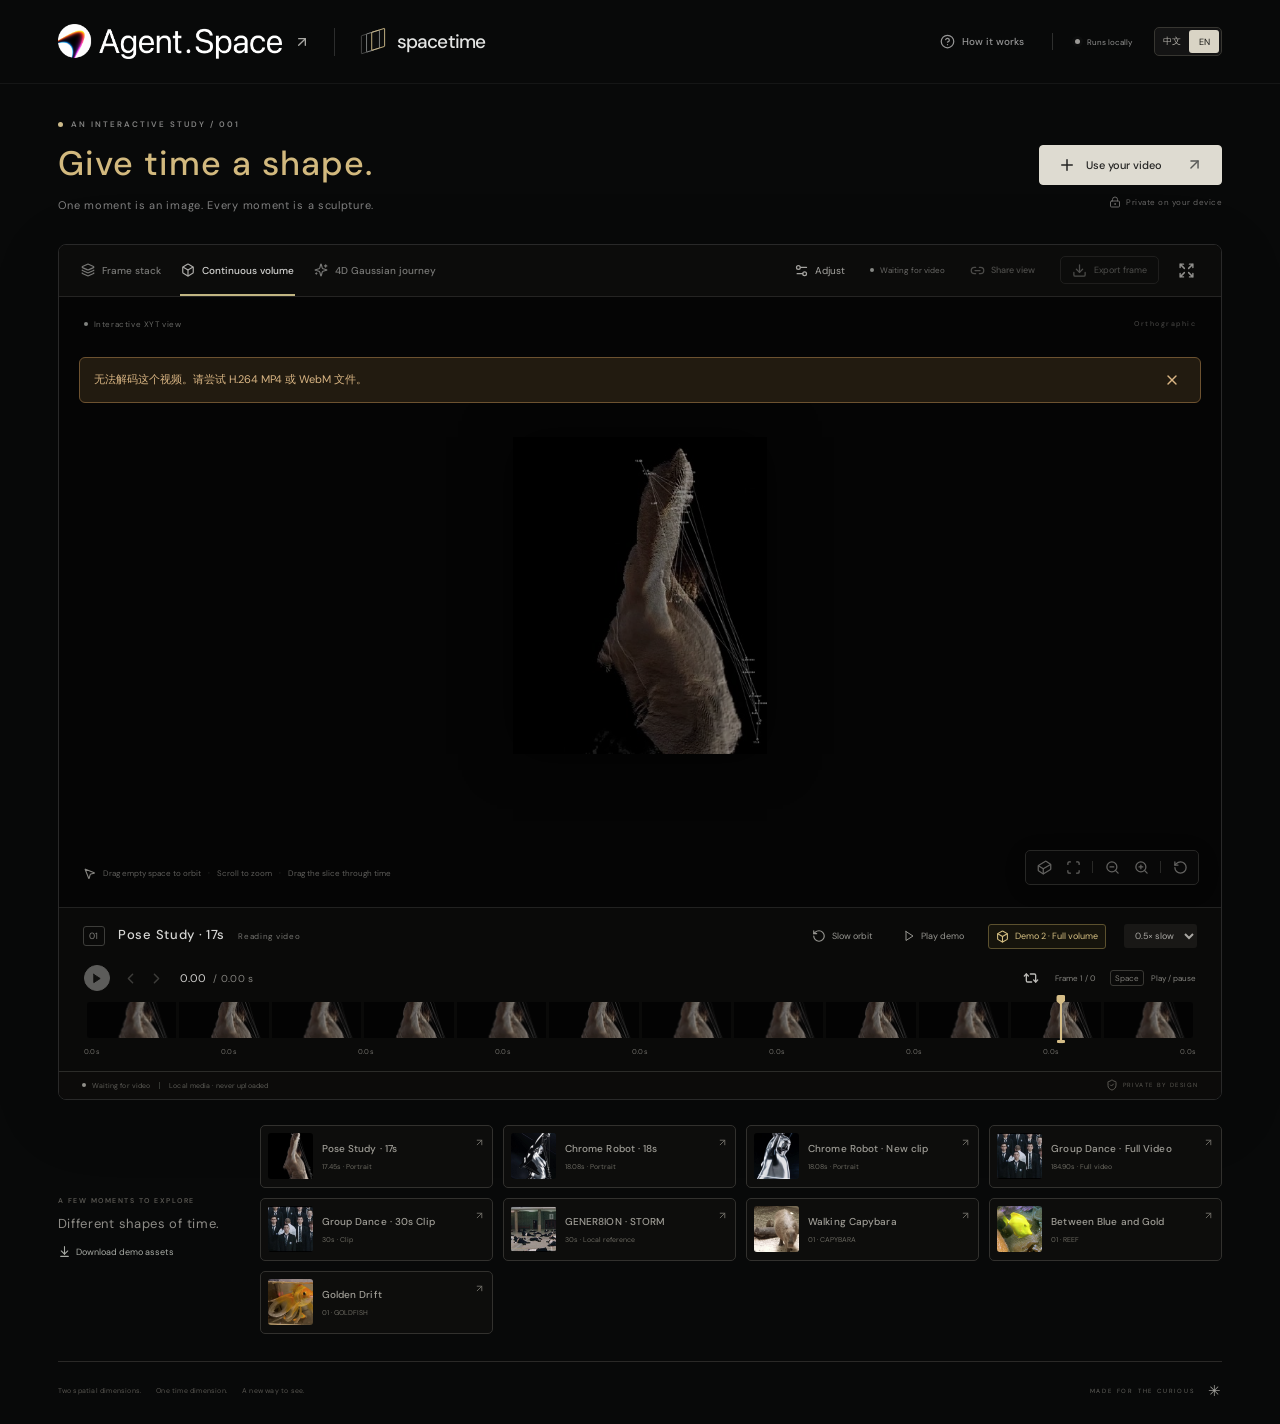
==== commit d3016d5b: "Default new visits to English while preserving language selection" ====
--- a/index.html
+++ b/index.html
@@ -1,13 +1,13 @@
 <!doctype html>
-<html lang="zh-CN">
+<html lang="en-US">
   <head>
     <meta charset="UTF-8" />
     <link rel="icon" type="image/svg+xml" href="./favicon.svg" />
     <meta name="viewport" content="width=device-width, initial-scale=1.0" />
     <meta name="theme-color" content="#000000" />
-    <meta name="description" content="让时间，成为一个维度。在浏览器中把视频变成可旋转、可切片的 XYT 时空体，所有处理留在你的设备。" />
-    <title>Spacetime — 看见时间的形状</title>
-    <script type="module" crossorigin src="./assets/index-__9CWeFy.js"></script>
+    <meta name="description" content="Turn video into an interactive XYT spacetime volume. All processing stays on your device." />
+    <title>Spacetime — See the shape of time</title>
+    <script type="module" crossorigin src="./assets/index-7qsVzia0.js"></script>
     <link rel="modulepreload" crossorigin href="./assets/three--TIoO1xd.js">
     <link rel="stylesheet" crossorigin href="./assets/index-Di4rEmY7.css">
   </head>
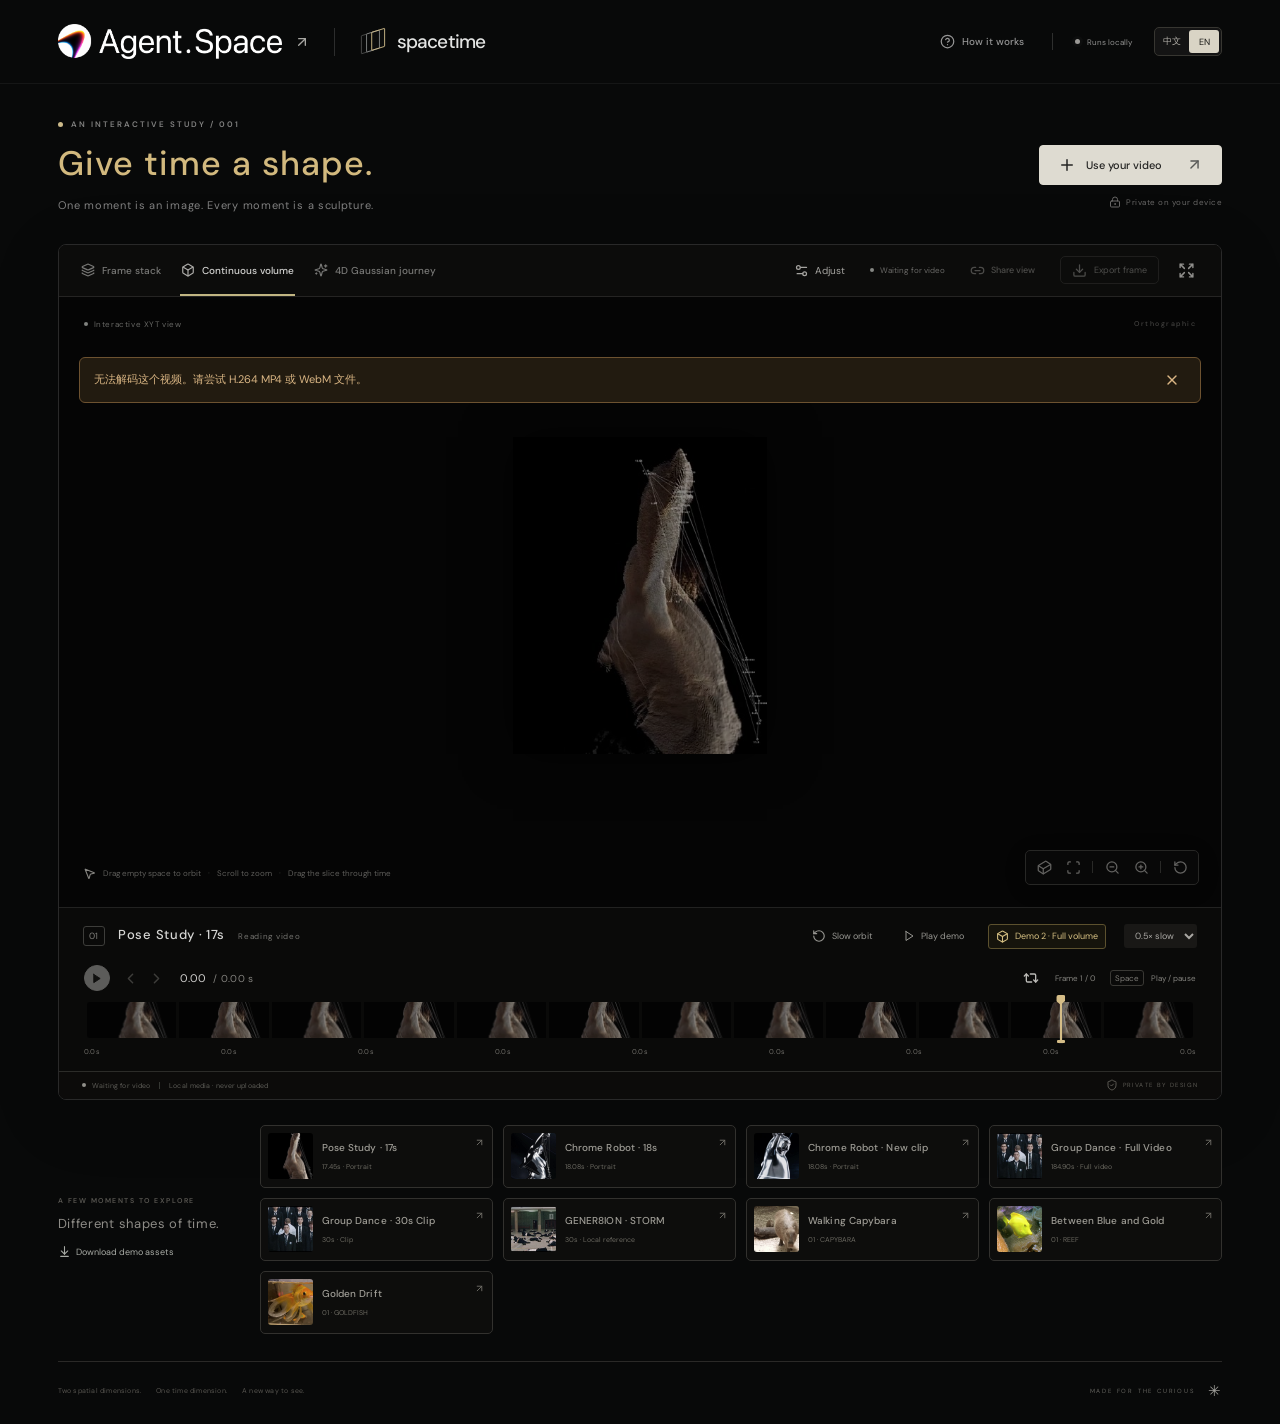
==== commit 02bdbdeb: "Wrap sample names on narrow screens" ====
--- a/index.html
+++ b/index.html
@@ -7,9 +7,9 @@
     <meta name="theme-color" content="#000000" />
     <meta name="description" content="Turn video into an interactive XYT spacetime volume. All processing stays on your device." />
     <title>Spacetime — See the shape of time</title>
-    <script type="module" crossorigin src="./assets/index-7qsVzia0.js"></script>
+    <script type="module" crossorigin src="./assets/index-nNSJkZnh.js"></script>
     <link rel="modulepreload" crossorigin href="./assets/three--TIoO1xd.js">
-    <link rel="stylesheet" crossorigin href="./assets/index-Di4rEmY7.css">
+    <link rel="stylesheet" crossorigin href="./assets/index-jGrwDlIf.css">
   </head>
   <body>
     <div id="root"></div>
--- a/assets/index-jGrwDlIf.css
+++ b/assets/index-jGrwDlIf.css
@@ -0,0 +1 @@
+@font-face{font-family:DM Sans;font-style:normal;font-display:swap;font-weight:400;src:url(./dm-sans-latin-400-normal-CW0RaeGs.woff2) format("woff2"),url(./dm-sans-latin-400-normal-BwCSEQnW.woff) format("woff")}@font-face{font-family:DM Sans;font-style:normal;font-display:swap;font-weight:500;src:url(./dm-sans-latin-500-normal-B9HHJjqV.woff2) format("woff2"),url(./dm-sans-latin-500-normal-Dr3UlScf.woff) format("woff")}@font-face{font-family:DM Sans;font-style:normal;font-display:swap;font-weight:600;src:url(./dm-sans-latin-600-normal-Aqo67rzb.woff2) format("woff2"),url(./dm-sans-latin-600-normal-BmdmIIQ2.woff) format("woff")}:root{font-family:DM Sans,Noto Sans SC,-apple-system,BlinkMacSystemFont,sans-serif;color:#29343a;background:#fafbf9;font-synthesis:none;text-rendering:optimizeLegibility;-webkit-font-smoothing:antialiased;font-weight:400;font-size:13px;--orange:#e77b51;--ink:#27373d;--muted:#8a9499;--line:#e6eae9;--teal:#547c7b;--range-progress:0%}.preset-section{padding:14px 0 2px;border-bottom:1px solid var(--line)}.preset-grid,.camera-presets{display:grid;grid-template-columns:repeat(4,1fr);gap:5px}.preset-grid button,.camera-presets button{height:26px;border:1px solid #e2e9df;border-radius:4px;color:#728774;background:#fbfcf9;font-size:9px}.preset-grid button:hover,.camera-presets button:hover{background:#edf4e9;border-color:#b7cbb0;color:#4e704f}.camera-presets{grid-template-columns:repeat(3,1fr);margin-bottom:7px}.asset-download-link{display:inline-flex;align-items:center;gap:5px;margin-top:13px;color:#728774;font-size:9px;text-decoration:none}.asset-download-link:hover{text-decoration:underline;color:#4f6e54}*{box-sizing:border-box}body{margin:0;min-width:360px}button,input,select{font:inherit}button,a,input,select{-webkit-tap-highlight-color:transparent}button{cursor:pointer;display:inline-flex;align-items:center;justify-content:center;border:0;background:none;color:inherit}button:disabled{cursor:not-allowed;opacity:.45}button,a{touch-action:manipulation}button:focus-visible,a:focus-visible,input:focus-visible,select:focus-visible{outline:3px solid #e9ac91;outline-offset:4px}button{transition:background .18s,color .18s,box-shadow .18s,transform .18s}a{text-decoration:none;color:inherit}button:hover:not(:disabled){color:#0d282b}button:active:not(:disabled){transform:translateY(1px)}h1,h2,p{margin:0}svg{flex-shrink:0}button svg{pointer-events:none}input[type=range]{width:100%;height:18px;-moz-appearance:none;appearance:none;-webkit-appearance:none;background:transparent;cursor:pointer;margin:8px 0 0;accent-color:var(--teal)}input[type=range]::-webkit-slider-runnable-track{height:3px;border-radius:3px;background:linear-gradient(to right,#789693 var(--range-progress),#e5eae8 var(--range-progress))}input[type=range]::-moz-range-track{height:3px;border-radius:3px;background:#e5eae8}input[type=range]::-moz-range-progress{height:3px;background:#789693}input[type=range]::-webkit-slider-thumb{-moz-appearance:none;appearance:none;-webkit-appearance:none;width:12px;height:12px;margin-top:-4.5px;background:#fff;border:2px solid #648582;border-radius:50%;box-shadow:0 1px 3px #18393918}input[type=range]::-moz-range-thumb{width:9px;height:9px;background:#fff;border:2px solid #648582;border-radius:50%}input[type=range]:disabled{cursor:default}::selection{background:#efd4c5;color:#344a48}.visually-hidden{position:absolute!important;width:1px;height:1px;overflow:hidden;clip:rect(0,0,0,0);white-space:nowrap;clip-path:inset(50%)}.site-header{height:80px;border-bottom:1px solid #e9ece8;display:flex;align-items:center;justify-content:space-between;padding:0 4.3%;background:#fcfcfa}.brand{display:flex;align-items:center;gap:13px}.brand-icon{position:relative;display:block;width:28px;height:29px;margin-right:2px}.brand-icon i{position:absolute;display:block;width:16px;height:22px;top:5px;left:0;border:1.5px solid #719492;border-radius:1px;transform:skewY(-17deg);background:#fcfcfa}.brand-icon i:nth-child(2){left:6px;top:3px;border-color:#466668}.brand-icon i:nth-child(3){left:12px;top:1px;border-color:var(--orange);background:#f1efdf55}.brand strong{font-size:24px;letter-spacing:-1.3px;font-weight:650}.brand strong>span{font-size:11px;letter-spacing:0;vertical-align:top;display:inline-block;margin:3px 0 0 4px}.brand-separator{width:1px;height:18px;background:#dbe2de;margin:0 6px 0 8px}.brand-tagline{font-size:11px;color:#848f91;letter-spacing:1.2px}.site-header nav{display:flex;align-items:center;gap:23px}.locale-switch{display:inline-flex;align-items:center;gap:2px;padding:2px;border:1px solid #e1e8e1;border-radius:5px;background:#f5f8f4}.locale-switch button{min-width:30px;height:23px;border-radius:3px;font-size:9px;letter-spacing:.3px;color:#93a096}.locale-switch button:hover{background:#edf4eb;color:#4f6c59}.locale-switch button.active{background:#fff;color:#3f5c4d;box-shadow:0 1px 3px #2c423311}.text-button{gap:7px;font-size:11px;font-weight:500;white-space:nowrap}.header-divider{height:17px;width:1px;background:#e3e7e4}.local-badge{font-size:10px;color:#71877b;display:flex;align-items:center;gap:7px}.local-badge>span{width:5px;height:5px;border-radius:50%;background:#82a78d;box-shadow:0 0 0 3px #edf2ea}.main-shell{max-width:1510px;margin:auto;padding:42px 4.3% 0}.hero{display:flex;align-items:center;justify-content:space-between;margin-bottom:31px}.eyebrow{color:#8c9998;font-size:9px;letter-spacing:2px;font-weight:550;display:flex;align-items:center;gap:8px}.eyebrow>span{width:5px;height:5px;background:#d4a185;display:inline-block;border-radius:50%}.hero h1{font-size:38px;letter-spacing:-1.8px;font-weight:550;line-height:1.4;margin:12px 0 9px}.hero h1>span{color:#5e827f}.hero-copy{font-size:12px;letter-spacing:.2px;color:#8a9495;line-height:1.8}.hero-action{padding-top:22px;display:flex;flex-direction:column;align-items:flex-end;gap:11px}.button{border:1px solid #dce2df;background:#fff;min-height:40px;border-radius:6px;padding:0 17px;gap:8px;font-size:12px;font-weight:500}.button:hover:not(:disabled){background:#eef2ef}.button.primary{background:#2e4749;border-color:#2e4749;color:#fff;box-shadow:0 2px 2px #2237360c}.button.primary:hover:not(:disabled){background:#436564;color:#fff}.upload-button{min-height:44px;padding:0 18px;gap:10px;min-width:170px}.upload-button>svg:last-child{margin-left:14px;color:#a9c3bb}.hero-action>span{display:flex;align-items:center;gap:5px;font-size:9px;color:#929e98;letter-spacing:.1px}.workspace{background:#fff;border:1px solid #dde4e0;border-radius:10px;box-shadow:0 7px 25px #31494b05,0 2px 3px #31494b03;overflow:hidden}.workspace:fullscreen{height:100vh;border-radius:0;display:flex;flex-direction:column}.workspace:fullscreen .workspace-body{flex:1;min-height:0}.workspace:fullscreen .viewer-column{min-height:0}.workspace:fullscreen .scene-container{flex:1;height:auto}.workspace-topbar{height:58px;display:flex;align-items:center;justify-content:space-between;padding:0 19px 0 18px;border-bottom:1px solid var(--line);background:#fff}.view-tabs{height:35px;padding:3px;background:#f3f5f3;border-radius:6px;display:flex;gap:4px}.view-tabs>button{height:29px;min-width:111px;padding:0 14px;gap:7px;font-size:11px;color:#8e9796;border-radius:4px;font-weight:500}.view-tabs>button.active{background:#fff;box-shadow:0 1px 4px #2c423311;color:#3d5654}.view-tabs>button.active svg{color:#668682}.workspace-actions{display:flex;align-items:center;gap:19px}.resolution-chip{display:flex;align-items:center;gap:6px;font-size:9px;color:#97a1a0;letter-spacing:.1px;margin-right:5px}.resolution-chip>span{width:4px;height:4px;background:#87a89b;border-radius:50%}.share-button{color:#778581;font-size:10px;gap:6px}.export-button{font-size:10px;gap:7px;border:1px solid #e1e6e2;border-radius:5px;height:30px;padding:0 11px;color:#56675f}.export-button:hover{background:#f3f5f3}.icon-button{width:28px;height:28px;border-radius:4px;color:#8c9a96}.icon-button:hover{background:#f0f4f1}.fullscreen-button{margin-left:-6px}.workspace-body{display:grid;grid-template-columns:minmax(0,1fr) 258px}.viewer-column{min-width:0;display:flex;flex-direction:column;background:#f7f9f9}.scene-container{height:490px;position:relative;flex:1;min-height:400px}.scene-wrap{position:relative;height:100%;overflow:hidden;isolation:isolate;background:radial-gradient(ellipse at 47% 41%,#fff 0,#f7faf9,#f2f5f5)}.scene-paper{position:absolute;top:0;right:0;bottom:0;left:0;z-index:-1;background-image:radial-gradient(#b8c7c77d .65px,transparent .65px);background-size:20px 20px;-webkit-mask-image:radial-gradient(ellipse at 48% 54%,#000 20%,#0008 75%);mask-image:radial-gradient(ellipse at 48% 54%,#000 20%,#0008 75%)}.scene-host{position:absolute;top:4%;right:4%;bottom:0;left:1%;z-index:1}.scene-host canvas{display:block;touch-action:none;cursor:grab}.scene-top{position:absolute;top:22px;left:24px;right:23px;display:flex;align-items:center;justify-content:space-between;z-index:3;pointer-events:none;font-size:9px;color:#8a9a99}.scene-top>div{display:flex;gap:6px;align-items:center;letter-spacing:.6px}.tiny-dot{display:inline-block;width:4px;height:4px;background:#809e90;border-radius:50%}.projection-tag{letter-spacing:1.2px;font-size:8px;color:#aab5b5;font-weight:500}.axis-labels{position:absolute;top:4%;right:4%;bottom:0;left:1%;pointer-events:none;z-index:2}.axis-label{position:absolute;transform:translate(-50%,-50%);color:#8e9d9e;font-size:11px;font-family:DM Sans,sans-serif;font-weight:500;display:flex;gap:4px;align-items:center}.axis-label small{font-size:8px;color:#a8b2b3;white-space:nowrap}.axis-t{color:#dc835d}.axis-t small{color:#bd9885}.handle-label{position:absolute;transform:translate(-100%,4px);white-space:nowrap;font-size:9px;letter-spacing:.5px;color:#bf7856;border:1px solid #e9c3ab;border-radius:3px;padding:3px 5px;background:#fcf6eeed;margin-left:-11px}.scene-annotation{position:absolute;top:67px;left:25px;z-index:3;display:flex;flex-direction:column;gap:8px;pointer-events:none}.annotation-rule{height:2px;width:19px;background:#d4b5a0;margin-bottom:1px}.scene-annotation strong{font-size:11px;letter-spacing:1px;font-weight:500;color:#859c9b}.scene-annotation>span:last-child{font-size:8px;color:#9caeac}.scene-toolbar{position:absolute;bottom:52px;left:50%;transform:translate(-50%);display:flex;align-items:center;gap:1px;z-index:3;background:#ffffffed;border:1px solid #dde5e0;padding:4px 5px;border-radius:7px;box-shadow:0 3px 8px #46574b06}.scene-toolbar button{width:30px;height:28px;color:#7b8b87;border-radius:4px}.scene-toolbar button:hover{background:#f0f4f1;color:#3d675d}.scene-toolbar i{height:14px;width:1px;background:#e6ebe7;margin:0 4px}.scene-hint{position:absolute;bottom:22px;left:0;right:0;display:flex;gap:9px;align-items:center;justify-content:center;font-size:9px;color:#a0adab;pointer-events:none;z-index:2}.scene-hint svg{color:#8d9d99}.scene-hint b{font-size:9px;font-weight:400;color:#c4ceca}.scene-fallback{position:absolute;top:24%;right:23%;bottom:24%;left:23%;z-index:2;display:flex;flex-direction:column;align-items:center;justify-content:center}.scene-fallback img,.scene-fallback canvas{max-width:100%;max-height:100%;object-fit:contain;border-radius:3px;box-shadow:0 10px 40px #3a645820}.scene-fallback p{font-size:11px;line-height:1.8;background:#fff;padding:12px 18px;border:1px solid var(--line);margin-top:10px;border-radius:5px}.progress-card{position:absolute;left:50%;top:50%;transform:translate(-50%,-50%);background:#ffffffed;z-index:10;display:flex;align-items:center;gap:14px;border:1px solid #dde6de;border-radius:9px;padding:18px 20px;min-width:315px;box-shadow:0 8px 40px #193d281c}.progress-card>svg{color:#6e9285}.progress-card>div{flex:1}.progress-card strong{display:block;font-size:12px;font-weight:500}.progress-card span{display:block;font-size:10px;color:#9ba59e;margin-top:5px}.progress-card>button{font-size:10px;color:#8a9892;padding:10px}.progress-track{height:3px;border-radius:3px;background:#edf1eb;margin-top:11px;overflow:hidden}.progress-track i{display:block;height:100%;background:#83a595;transition:width .15s}.error-card{position:absolute;top:60px;left:20px;right:20px;background:#fff7ed;border:1px solid #ecd0b8;padding:12px 14px;display:flex;align-items:center;justify-content:space-between;gap:14px;border-radius:6px;color:#9b6640;font-size:11px;line-height:1.8;z-index:20}.error-card button{flex-shrink:0}.spin{animation:spin 1s linear infinite}@keyframes spin{to{transform:rotate(360deg)}}.timeline{padding:17px 25px 13px;background:#fff;border-top:1px solid var(--line)}.timeline-top{display:flex;align-items:center;justify-content:space-between;margin-bottom:17px;height:24px}.play-controls{display:flex;align-items:center;gap:6px}.play-button{width:28px;height:28px;background:#edf2ed;border:1px solid #e6eae3;border-radius:50%;color:#607d6f;margin-right:5px}.play-button svg{width:11px}.step-button{width:20px;height:24px;color:#a0aaa3}.timecode{font-size:12px;font-variant-numeric:tabular-nums;margin-left:7px;color:#4d6258;letter-spacing:.3px}.timecode small{font-size:10px;color:#a2ada6;margin-left:3px}.timeline-meta{display:flex;align-items:center;gap:7px;font-size:9px;color:#a1aaa4;white-space:nowrap}.timeline-meta strong{color:#799283;font-size:10px;font-weight:500}.loop-button{color:#b2bcb6;padding:5px;margin-right:4px}.loop-button.active{color:#759180}.timeline-meta kbd{border:1px solid #e1e8e1;color:#98a59b;font-size:8px;font-family:inherit;font-weight:400;border-radius:3px;padding:2px 4px;margin-left:8px}.keyboard-hint{font-size:8px}.filmstrip-area{height:48px;position:relative;margin:0 3px}.filmstrip{display:flex;position:absolute;top:0;right:0;bottom:0;left:0;overflow:hidden;border-radius:3px;gap:2px;background:#fff;opacity:.9}.filmstrip>div{flex:1;min-width:0;overflow:hidden}.filmstrip canvas,.filmstrip img{width:100%;height:100%;object-fit:cover;display:block}.timeline-input{position:absolute;top:-5px!important;right:-6px!important;bottom:-5px!important;left:-6px!important;width:calc(100% + 12px)!important;height:calc(100% + 10px)!important;margin:0!important;opacity:0;z-index:4;cursor:ew-resize!important;touch-action:pan-y}.timeline-marker{position:absolute;top:-6px;bottom:-5px;width:2px;transform:translate(-1px);z-index:3;background:#e18560;pointer-events:none;box-shadow:0 0 0 1px #fff6}.timeline-marker>span{position:absolute;top:-1px;left:50%;transform:translate(-50%);width:9px;height:10px;background:#e18560;clip-path:polygon(0 0,100% 0,100% 62%,50% 100%,0 62%);border-radius:2px 2px 0 0}.timeline-marker>i{position:absolute;bottom:0;left:-3px;width:8px;height:3px;border-radius:1px;background:#e18560}.filmstrip-area:focus-within{outline:2px solid #e9ac91;outline-offset:7px}.timeline-ticks{margin:11px 0 0;display:flex;justify-content:space-between;color:#aab4ac;font-size:8px;font-variant-numeric:tabular-nums;letter-spacing:.3px}.inspector{border-left:1px solid var(--line);padding:0 20px 16px;background:#fff;min-width:0}.inspector-heading{height:58px;display:flex;align-items:center;justify-content:space-between}.inspector-heading h2{display:flex;align-items:center;gap:8px;font-size:11px;font-weight:550;letter-spacing:.2px}.inspector-heading h2 svg{color:#7c968b}.inspector-heading>.icon-button{margin-right:-8px}.section-label{display:flex;align-items:center;justify-content:space-between;font-size:10px;color:#6f8278;margin-bottom:11px;font-weight:500}.small-label{font-size:8px;color:#a0aea3;border:1px solid #e7ece5;border-radius:3px;padding:2px 5px;font-weight:400}.source-section{position:relative}.source-select{display:flex;justify-content:space-between;width:100%;border:1px solid #e5eae4;height:32px;border-radius:5px;padding:0 10px;margin-bottom:11px;color:#94a194}.source-select>span{display:flex;gap:8px;align-items:center;color:#7e9788}.source-select strong{font-size:10px;font-weight:500;color:#4b6253}.source-select:hover{background:#f5f8f2}.source-menu{position:absolute;top:64px;left:-4px;right:-4px;z-index:30;background:#fff;border:1px solid #e0e7dc;border-radius:6px;box-shadow:0 8px 30px #24432922;overflow:hidden;padding:5px}.source-menu>button{width:100%;display:flex;justify-content:flex-start;gap:9px;border-radius:4px;padding:7px;font-size:11px}.source-menu>button:hover{background:#f0f5eb}.source-menu img{width:43px;height:30px;border-radius:3px;object-fit:cover}.source-menu span{flex:1;text-align:left}.source-menu small{display:block;font-size:8px;color:#9ba89c;margin-top:3px}.source-menu>button:last-child{border-top:1px solid #eef1eb;margin-top:3px;padding-top:12px;padding-bottom:9px;color:#779379}.preview{position:relative;width:100%;aspect-ratio:1.6;border-radius:5px;overflow:hidden;background:#b9cbc3}.preview>canvas,.preview>img{position:absolute;top:0;right:0;bottom:0;left:0;width:100%;height:100%;object-fit:contain}.preview-label{position:absolute;bottom:9px;left:9px;color:#fff;font-size:8px;font-weight:500;text-shadow:0 1px 5px #003e3855;letter-spacing:.5px}.preview>button{position:absolute;right:9px;bottom:8px;width:23px;height:23px;border-radius:50%;border:1px solid #ffffff44;background:#254d4944;color:#fff;-webkit-backdrop-filter:blur(5px);backdrop-filter:blur(5px)}.source-details{display:flex;justify-content:space-between;margin-top:8px;font-size:8px;color:#a0aba2;letter-spacing:.2px;font-variant-numeric:tabular-nums}.control-section{margin-top:18px;padding-top:17px;border-top:1px solid #eef0ec}.section-number{font-size:8px;color:#bac4ba;letter-spacing:.5px}.range-control{margin-top:12px}.range-control>div{display:flex;align-items:center;justify-content:space-between;font-size:10px;color:#859187}.range-control output{font-size:10px;color:#6c8271;min-width:39px;text-align:right;font-variant-numeric:tabular-nums}.range-control.disabled{opacity:.42}.range-captions{display:flex;justify-content:space-between;font-size:7px;color:#b3bcb1;margin-top:-2px}.layer-count{display:flex;align-items:center;justify-content:space-between;font-size:10px;color:#859187;margin-top:10px}.layer-count select{font-size:9px;color:#80967e;background:#fff;border:1px solid #e3e9dd;border-radius:4px;padding:4px 8px}.display-section{margin-top:16px;padding-top:15px}.toggle-row{position:relative;display:flex;justify-content:space-between;align-items:center;height:29px;font-size:10px;color:#859187;cursor:pointer}.toggle-row input{position:absolute;right:0;width:27px;height:16px;opacity:0;z-index:2;cursor:pointer;margin:0}.toggle-row i{width:25px;height:14px;background:#e7ece2;border:1px solid #e1e7dc;border-radius:20px;position:relative;transition:background .15s}.toggle-row i:before{content:"";position:absolute;left:2px;top:2px;height:8px;width:8px;background:#fff;border-radius:50%;box-shadow:0 1px 2px #24483119;transition:transform .15s}.toggle-row input:checked+i{background:#7f9a88;border-color:#7f9a88}.toggle-row input:checked+i:before{transform:translate(11px)}.toggle-row input:focus-visible+i{outline:2px solid #e8b396;outline-offset:3px}.inspector-note{margin-top:19px;background:#f6f8f2;border:1px solid #edf1e5;border-radius:5px;padding:10px;display:flex;gap:8px}.note-symbol{color:#b8bf94;font-size:14px}.inspector-note p{font-size:8px;line-height:1.9;color:#9ba386;letter-spacing:.1px}.workspace-status{height:31px;border-top:1px solid #e8ece7;background:#fdfefc;display:flex;align-items:center;justify-content:space-between;padding:0 20px;color:#a6b1a5;font-size:8px;letter-spacing:.1px}.workspace-status>span{display:flex;align-items:center;gap:6px}.workspace-status>span>i{height:7px;width:1px;background:#dbe3d5;margin:0 3px}.workspace-status>span:last-child{font-size:7px;letter-spacing:1.3px;color:#abb9a7;gap:5px}.below-workspace{display:grid;grid-template-columns:205px minmax(0,1fr) 202px;align-items:center;gap:25px;padding:25px 0 28px;border-bottom:1px solid #e6ebe2}.sample-caption .eyebrow{font-size:7px;letter-spacing:1.25px;color:#aab7a8}.sample-caption h2{font-size:13px;font-weight:450;letter-spacing:.2px;color:#617559;margin-top:9px}.sample-cards{display:grid;grid-template-columns:repeat(3,1fr);gap:10px}.sample-card{padding:7px;gap:10px;justify-content:flex-start;text-align:left;border:1px solid #e4eae0;border-radius:6px;background:#fff;height:62px;position:relative}.sample-card.selected{border-color:#b0c2ad;box-shadow:0 0 0 1px #a3bea11c;background:#fbfdf8}.sample-card:hover:not(:disabled){background:#f2f6ed;border-color:#bbcbb5}.sample-card img{width:57px;height:43px;object-fit:cover;border-radius:3px}.sample-card>span:nth-child(2){display:flex;flex-direction:column;gap:6px}.sample-card strong{font-size:10px;font-weight:500;color:#617657;white-space:nowrap}.sample-card small{font-size:8px;color:#a0b093;white-space:nowrap}.sample-indicator{margin-left:auto;align-self:flex-start;padding:2px 0 0;color:#b8c6af}.sample-card.selected .sample-indicator{color:#8ca47e}.replay-tour{gap:11px;justify-content:flex-start;border-left:1px solid #e3e9dd;padding:2px 0 2px 24px;color:#899f78}.replay-tour>svg:first-child{width:30px;height:30px;border:1px solid #dae4d1;border-radius:50%;padding:8px;background:#fff}.replay-tour>span{font-size:10px;text-align:left;color:#6b835b;white-space:nowrap}.replay-tour small{display:block;font-size:7px;color:#a4b396;margin-top:5px}.replay-tour>svg:last-child{width:12px;margin-left:auto;color:#adbea0}footer{display:flex;justify-content:space-between;align-items:center;padding:21px 0 24px;color:#a5b29d;font-size:8px;letter-spacing:.2px}footer p{display:flex;gap:12px}footer>span{letter-spacing:1.3px;font-size:7px;display:flex;gap:13px;align-items:center}.footer-star{font-size:18px;color:#a3b88e}dialog{border:1px solid #dce5db;background:#fff;box-shadow:0 24px 100px #1937283b;border-radius:13px;padding:30px;color:var(--ink);max-height:92dvh;overflow-y:auto}dialog::backdrop{background:#2b3e4566;-webkit-backdrop-filter:blur(5px);backdrop-filter:blur(5px)}.import-dialog{width:min(560px,calc(100% - 30px))}.dialog-head{display:flex;align-items:center;justify-content:space-between;margin-bottom:24px}.dialog-icon{width:40px;height:40px;border:1px solid #dfe8de;background:#f3f7ef;color:#7f9981;border-radius:9px;display:flex;align-items:center;justify-content:center}.import-dialog>.eyebrow{font-size:8px;letter-spacing:1.1px;color:#a8b49f}.import-dialog h2,.info-dialog h2{font-size:24px;font-weight:500;letter-spacing:-.6px;margin:11px 0 10px}.dialog-intro{font-size:11px;color:#92a08c;line-height:1.9}.import-preview{margin-top:21px;border-radius:7px;overflow:hidden;background:#102528;aspect-ratio:16/9;position:relative;display:flex;justify-content:center;align-items:center}.import-preview video{width:100%;height:100%;object-fit:contain}.import-preview>.spin{position:absolute;color:#fff}.crop-guide{pointer-events:none;position:absolute;top:0;bottom:0;width:auto;aspect-ratio:1;border:1px dashed #fff9;box-shadow:0 0 0 200px #0005}.import-file{display:flex;align-items:center;justify-content:space-between;gap:15px;font-size:9px;color:#a5b09d;margin:10px 0 22px}.import-file>span:first-child{max-width:55%;overflow:hidden;white-space:nowrap;text-overflow:ellipsis;color:#6e8361}.clip-heading{display:flex;align-items:center;justify-content:space-between;font-size:11px}.clip-heading output{font-size:11px;font-variant-numeric:tabular-nums;color:#72906a}.clip-heading output>span{padding:0 7px;color:#bbc7b2}.clip-duration{display:flex;justify-content:space-between;align-items:center;margin:16px 0;font-size:11px}.segmented{display:flex;background:#f0f4eb;border-radius:5px;padding:3px}.segmented>button{padding:5px 12px;border-radius:3px;font-size:10px;color:#94a787}.segmented>button.active{background:#fff;color:#6b8a5e;box-shadow:0 1px 3px #253c1111}.crop-option{display:flex;justify-content:space-between;align-items:center;background:#f8faf4;padding:12px;border:1px solid #e6eddd;border-radius:5px;font-size:11px;color:#93a582;cursor:pointer}.crop-option span{display:flex;align-items:center;gap:8px}.crop-option input{accent-color:#76956b}.dialog-bottom{display:flex;align-items:center;justify-content:space-between;border-top:1px solid #edf1e6;padding-top:20px;margin-top:22px}.dialog-bottom>span{display:flex;align-items:center;gap:5px;color:#a5b097;font-size:9px}.dialog-bottom .button{font-size:11px}.info-dialog{width:min(515px,calc(100% - 30px));position:relative;padding:34px}.dialog-close{position:absolute;right:16px;top:16px}.info-dialog>.dialog-icon{margin:3px 0 23px}.share-label{display:block;font-size:10px;color:#94a48a;margin:22px 0 9px}.share-input{display:flex;border:1px solid #dce7d5;border-radius:5px;background:#f8faf5;height:42px;overflow:hidden}.share-input input{border:0;flex:1;min-width:0;background:none;padding:0 10px;color:#839775;font-size:10px}.share-input button{padding:0 12px;color:#8ca179}.local-share-note{font-size:10px;line-height:1.8;color:#b19370;margin-top:10px}.share-export{display:flex;gap:10px;margin-top:25px}.share-export .button{font-size:11px;flex:1;color:#708860}.privacy-note{display:flex;align-items:center;justify-content:center;gap:6px;color:#a9b59c;font-size:9px;margin-top:20px}.help-dialog{width:min(720px,calc(100% - 30px));padding:40px}.help-dialog h2{margin-top:20px;font-size:29px}.help-lead{font-size:12px;color:#8b9b7d;line-height:2;margin-top:17px;max-width:530px}.dimension-cards{display:grid;grid-template-columns:repeat(3,1fr);gap:12px;margin:25px 0}.dimension-cards>div{border:1px solid #e2e9d7;border-radius:6px;padding:20px 17px;background:#fafbf7}.dimension-cards strong{display:block;font-size:29px;color:#8fa77a;font-weight:450;letter-spacing:-1px;margin-bottom:15px}.dimension-cards>div:nth-child(2) strong{color:#d1a47a}.dimension-cards>div:nth-child(3) strong{color:#8ba3b0}.dimension-cards span{font-size:11px;color:#82946f}.dimension-cards p{font-size:10px;color:#9ba98b;line-height:1.9;margin-top:7px}.help-note{font-size:11px;line-height:2;color:#a6aa8a;border-left:2px solid #e7ddc5;padding-left:12px}.help-interactions{display:flex;gap:15px;flex-wrap:wrap;margin:24px 0;font-size:9px;color:#9aa98a}.help-interactions span{display:flex;gap:6px;align-items:center}.help-bottom{display:flex;align-items:center;justify-content:space-between;border-top:1px solid #e5ecdb;padding-top:23px}.help-bottom>span{font-size:9px;line-height:1.9;color:#b2bea4}.toast{position:fixed;bottom:28px;left:50%;transform:translate(-50%);z-index:1000;display:flex;align-items:center;gap:9px;padding:13px 18px;background:#30423bef;color:#f1f6ec;border:1px solid #78916955;border-radius:8px;box-shadow:0 5px 25px #24381f22;font-size:11px;max-width:calc(100% - 30px);line-height:1.8}.toast svg{color:#acc493}.drop-overlay{position:fixed;top:12px;right:12px;bottom:12px;left:12px;border:2px dashed #a9c49a;border-radius:18px;background:#edf5e8ee;z-index:500;-webkit-backdrop-filter:blur(7px);backdrop-filter:blur(7px);display:flex;align-items:center;justify-content:center;pointer-events:none;text-align:center}.drop-overlay svg{color:#89a677}.drop-overlay h2{font-size:28px;font-weight:500;color:#789369;margin:20px 0 13px}.drop-overlay p{color:#a6b796;font-size:13px}.drop-overlay span{display:flex;align-items:center;justify-content:center;gap:7px;font-size:10px;color:#aabc9b;margin-top:25px}@media(min-width:1500px){.scene-container{min-height:510px}.main-shell{padding-top:50px}.hero{margin-bottom:35px}.hero h1{font-size:43px}.inspector{padding-left:23px;padding-right:23px}.workspace-body{grid-template-columns:minmax(0,1fr) 280px}.below-workspace{padding-top:30px;padding-bottom:30px}.sample-card{gap:13px}.sample-card img{width:70px}}@media(max-width:1150px){.site-header{padding:0 3%;height:70px}.main-shell{padding:30px 3% 0}.workspace-body{grid-template-columns:minmax(0,1fr) 235px}.workspace-actions{gap:13px}.resolution-chip{display:none}.scene-container{min-height:435px}.inspector{padding-left:17px;padding-right:17px}.below-workspace{grid-template-columns:160px 1fr;gap:20px}.replay-tour{display:none}.sample-caption h2{font-size:11px}.sample-caption .eyebrow{font-size:6px;letter-spacing:.9px}.sample-card img{width:48px}.hero h1{font-size:34px}.hero-copy{font-size:11px}.scene-annotation>span:last-child{max-width:90px;line-height:1.8}.scene-host,.axis-labels{top:4%;right:0;bottom:0;left:0}.scene-hint{font-size:8px;gap:7px}.source-details{font-size:7px}.sample-card strong{font-size:9px}.sample-card small{font-size:7px}}@media(max-width:850px){.brand-tagline,.brand-separator{display:none}.site-header{height:65px}.site-header nav{gap:16px}.hero h1{font-size:30px}.hero .eyebrow{font-size:7px;letter-spacing:1.3px}.hero-action>span{font-size:7px}.upload-button{min-width:142px;min-height:40px;font-size:11px}.upload-button>svg:last-child{margin-left:0}.workspace-body{grid-template-columns:minmax(0,1fr) 213px}.inspector{padding:0 14px 14px}.scene-container{min-height:400px}.workspace-topbar{padding:0 12px}.view-tabs>button{min-width:90px;font-size:10px;padding:0 9px}.export-button{font-size:9px}.fullscreen-button{display:none}.workspace-actions{gap:11px}.share-button{font-size:9px}.timeline{padding-left:16px;padding-right:16px}.timeline-meta kbd,.keyboard-hint{display:none}.timecode{margin-left:2px;font-size:10px}.timecode small{font-size:9px}.timeline-meta{font-size:8px;gap:4px}.scene-hint{font-size:7px;gap:5px}.scene-hint span:last-child,.scene-hint b:last-of-type{display:none}.scene-top{left:17px;right:15px;font-size:8px}.projection-tag{font-size:6px}.scene-annotation{left:17px}.below-workspace{grid-template-columns:1fr;gap:14px;padding:23px 0}.sample-caption{display:flex;align-items:center;justify-content:space-between}.sample-caption h2{margin:0}.sample-cards{gap:12px}.sample-card img{width:65px}.sample-card strong{font-size:10px}.sample-card small{font-size:8px}.workspace-status{padding:0 15px}.workspace-status>span:last-child{font-size:6px;letter-spacing:.8px}}@media(max-width:680px){body{min-width:360px}.main-shell{padding:27px 16px 0}.site-header{padding:0 19px;height:62px}.brand strong{font-size:22px}.brand-icon{transform:scale(.9)}.site-header nav>.text-button{font-size:0;gap:0}.site-header nav>.text-button svg{width:18px;height:18px}.header-divider{display:none}.local-badge{font-size:9px}.hero{display:block;margin-bottom:22px}.hero h1{font-size:32px;letter-spacing:-1.5px;margin:11px 0 9px}.hero-copy{font-size:11px;line-height:1.9;max-width:310px;letter-spacing:0}.hero-action{padding-top:18px;align-items:center;flex-direction:row;gap:11px}.hero-action>span{font-size:8px;max-width:125px;line-height:1.7}.hero-action>span svg{width:11px;flex-shrink:0}.upload-button{min-width:147px;font-size:11px;min-height:38px;padding:0 12px;gap:7px}.hero .eyebrow{font-size:7px}.workspace{border-radius:8px}.workspace-body{display:flex;flex-direction:column}.workspace-topbar{height:53px;gap:6px;padding:0 10px}.view-tabs{height:31px;padding:2px;gap:2px}.view-tabs>button{height:27px;min-width:87px;font-size:9px;padding:0 8px;gap:5px}.view-tabs svg{width:13px;height:13px}.share-button{font-size:0;gap:0}.share-button svg{width:16px;height:16px}.export-button{font-size:0;width:30px;height:28px;padding:0;border:0}.export-button svg{width:16px;height:16px}.workspace-actions{gap:10px}.scene-container{height:390px;min-height:390px;flex:auto}.scene-host,.axis-labels{top:8%;right:0;bottom:1%;left:0}.scene-top{top:18px;font-size:8px}.projection-tag{font-size:6px}.scene-annotation{top:51px}.scene-annotation strong{font-size:9px}.scene-annotation>span:last-child{max-width:none;font-size:7px}.scene-toolbar{bottom:43px}.scene-hint{bottom:19px;font-size:8px}.timeline{padding:15px 15px 12px}.timeline-top{margin-bottom:15px}.filmstrip-area{height:39px}.timeline-meta{font-size:8px}.timecode{font-size:11px}.timeline-ticks{font-size:7px}.inspector{border-top:1px solid var(--line);border-left:0;padding:0 17px 16px;display:grid;grid-template-columns:1fr 1fr;column-gap:20px}.inspector-heading{grid-column:1/-1;height:48px}.inspector-heading h2{font-size:11px}.source-section{grid-row:2/4}.control-section{margin-top:0;border:0;padding-top:0}.control-section .section-label{margin-bottom:10px}.range-control{margin-top:11px}.range-control>div{font-size:9px}.range-control output{font-size:9px}.layer-count{font-size:9px}.layer-count select{font-size:8px;padding:3px 4px}.source-select{margin-bottom:10px}.preview{aspect-ratio:1.33}.source-details{font-size:7px;line-height:1.6;flex-wrap:wrap;gap:3px}.display-section{grid-column:1/-1;display:grid;grid-template-columns:1fr 1fr;column-gap:20px;border-top:1px solid #eef0e7;padding-top:13px;margin-top:17px}.display-section .section-label{grid-column:1/-1;margin-bottom:7px}.toggle-row{font-size:9px;height:29px}.inspector-note{grid-column:1/-1;margin-top:12px;padding:9px 11px}.inspector-note p{font-size:8px}.workspace-status{height:29px;padding:0 13px;font-size:7px}.workspace-status>span:last-child{font-size:0;gap:0}.workspace-status>span:last-child svg{width:11px}.below-workspace{padding:22px 0;gap:13px}.sample-caption .eyebrow{font-size:6px;letter-spacing:.7px}.sample-caption h2{font-size:10px}.sample-cards{gap:7px}.sample-card{height:auto;flex-direction:column;align-items:flex-start;gap:9px;padding:6px}.sample-card img{width:100%;height:auto;aspect-ratio:1.6}.sample-card>span:nth-child(2){gap:5px;padding:0 3px 4px}.sample-card strong{font-size:9px}.sample-card small{font-size:7px}.sample-indicator{position:absolute;right:9px;bottom:22px}.sample-indicator svg{width:10px;height:10px}.sample-card.selected .sample-indicator{width:14px;height:14px;display:flex;align-items:center;justify-content:center;border-radius:50%;background:#eff5e8;color:#8eab75}.sample-card:not(.selected) .sample-indicator{display:none}footer{font-size:7px;padding:17px 0 20px}footer p{gap:3px;flex-direction:column;line-height:1.7}footer>span{font-size:6px;letter-spacing:.7px;gap:8px}.footer-star{font-size:16px}.progress-card{min-width:275px;padding:15px;gap:11px}.progress-card strong{font-size:11px}.progress-card span{font-size:9px}.scene-fallback{top:23%;right:14%;bottom:25%;left:14%}.scene-fallback p{font-size:9px}.scene-fallback canvas{max-height:150px}.dialog-bottom{flex-direction:column-reverse;gap:14px}.dialog-bottom .button{width:100%}.import-dialog{padding:22px}.import-dialog h2{font-size:21px}.import-dialog>.eyebrow{font-size:6px;letter-spacing:.8px}.dialog-intro{font-size:10px}.dialog-head{margin-bottom:18px}.import-file{font-size:8px}.info-dialog,.help-dialog{padding:27px 22px}.info-dialog h2{font-size:22px}.help-dialog .eyebrow{font-size:6px;letter-spacing:1px}.help-dialog h2{font-size:22px}.help-lead{font-size:11px;line-height:1.9}.dimension-cards{gap:7px}.dimension-cards>div{padding:12px 9px}.dimension-cards strong{font-size:24px;margin-bottom:10px}.dimension-cards span{font-size:9px}.dimension-cards p{font-size:8px}.help-note{font-size:9px}.help-interactions{font-size:9px;gap:12px}.help-bottom{gap:14px}.help-bottom>span{font-size:8px}.help-bottom .button{font-size:10px;padding:0 10px;white-space:nowrap}.share-export .button{font-size:10px;padding:0 9px}.privacy-note{font-size:8px;line-height:1.8}.toast{font-size:10px;min-width:220px}.workspace:fullscreen{overflow-y:auto}.workspace:fullscreen .workspace-body{flex:none}.workspace:fullscreen .scene-container{height:50vh;flex:auto}.workspace:fullscreen .inspector{display:none}}@media(prefers-reduced-motion:reduce){*,*:before,*:after{animation-duration:.001ms!important;transition-duration:.001ms!important;scroll-behavior:auto!important}}:root{color-scheme:dark;background:#070808;color:#d8d9d8;--ink:#dcdddc;--muted:#7e7e7e;--line:#232323;--teal:#b8bab9;--orange:#c5c6c5}.preset-section{border-color:#2d2f2c}.preset-grid button,.camera-presets button{background:#151615;border-color:#383a36;color:#9a9d97}.preset-grid button:hover,.camera-presets button:hover{background:#292b27;border-color:#70756d;color:#d3d6d0}.asset-download-link{color:#a7aaa4}.asset-download-link:hover{color:#e0e2dc}body,.app{background:#070808}button:hover:not(:disabled){color:#fff}button:focus-visible,a:focus-visible,input:focus-visible,select:focus-visible{outline-color:#aeb1af}::selection{background:#616462;color:#fff}.site-header{height:65px;background:#080909;border-color:#222;padding:0 4%}.brand-icon i{background:#080909;border-color:#4d4e4d}.brand-icon i:nth-child(2){border-color:#828483}.brand-icon i:nth-child(3){border-color:#bdbfbd;background:#ffffff05}.brand strong{font-size:22px;font-weight:500;color:#e3e4e3}.brand-tagline{color:#7a7a7a}.brand-separator,.header-divider{background:#2e2f2e}.site-header .text-button{color:#8e908f}.local-badge{color:#989998}.local-badge>span{background:#a4a6a3;box-shadow:0 0 0 3px #aeb1ad0a}.main-shell{max-width:1600px;padding:28px 4% 0}.hero{margin-bottom:25px}.eyebrow{color:#797a78;font-size:8px;letter-spacing:2.3px}.eyebrow>span{background:#b8bab7}.hero h1{font-size:31px;font-weight:450;letter-spacing:-1px;margin:8px 0}.hero h1>span{color:#b7b9b6}.hero-copy{font-size:11px;color:#7a7b7a}.hero-action{padding-top:10px}.hero-action>span{color:#6e6f6d;font-size:8px}.button{background:#171817;border-color:#383938;color:#c3c4c3}.button:hover:not(:disabled){background:#282928;color:#fff}.button.primary{background:#b7b9b6;border-color:#b7b9b6;color:#121312;box-shadow:none}.button.primary:hover:not(:disabled){background:#d2d3d2;color:#090a09}.upload-button{min-height:39px}.upload-button>svg:last-child{color:#585a57}.workspace{border-color:#2b2c2b;border-radius:7px;background:#0a0b0a;box-shadow:0 20px 100px #0006}.workspace-topbar{height:51px;background:#0c0c0c;border-color:#232423}.view-tabs{background:#080908;border:1px solid #232422;border-radius:4px;height:33px;padding:3px}.view-tabs>button{font-size:10px;min-width:108px;color:#787977;height:25px}.view-tabs>button.active{background:#222322;color:#d4d5d3;box-shadow:0 0 0 1px #a1a39e18}.view-tabs>button.active svg{color:#b9bbb7}.workspace-actions{gap:18px}.share-button,.export-button{color:#90918f}.export-button{background:#121212;border-color:#2c2d2b}.export-button:hover{background:#262725}.resolution-chip{color:#6a6b69}.resolution-chip>span{background:#868884}.icon-button{color:#7d7f7c}.icon-button:hover{background:#262725;color:#d1d3cf}.workspace-body{grid-template-columns:minmax(0,1fr) 246px}.viewer-column,.scene-container,.scene-wrap{background:#000}.scene-container{height:555px;min-height:520px;flex:1}.scene-wrap{background:#000}.scene-paper{display:none}.scene-top{top:20px;color:#646663;font-size:8px;letter-spacing:.6px}.tiny-dot{background:#818380}.projection-tag{color:#474846;font-size:7px;letter-spacing:1.8px}.scene-annotation{top:55px;left:25px;gap:7px}.annotation-rule{background:#70726e;width:17px;height:1px}.scene-annotation strong{font-size:10px;color:#7d7f7c;letter-spacing:1.6px}.scene-annotation>span:last-child{color:#535552;font-size:8px;max-width:160px;line-height:1.7}.axis-labels{top:0;right:0;bottom:0;left:0}.axis-label,.axis-label small{color:#6c6d6b}.axis-t,.axis-t small{color:#a5a6a3}.handle-label{background:#0c0c0c;border-color:#474846;color:#a2a3a0}.scene-toolbar{bottom:42px;background:#0c0d0ccf;border:1px solid #2f302f;box-shadow:none;padding:4px 6px;border-radius:5px;-webkit-backdrop-filter:blur(12px);backdrop-filter:blur(12px)}.scene-toolbar button{color:#8f918d;width:32px;height:27px}.scene-toolbar button:hover{background:#282927;color:#d2d4d0}.scene-toolbar i{background:#343533}.scene-hint{bottom:17px;color:#575956;font-size:8px}.scene-hint svg{color:#828480}.scene-hint b{color:#363735}.scene-fallback p{background:#121312;border-color:#393b38;color:#a7a9a5}.scene-fallback img,.scene-fallback canvas{box-shadow:none;border-radius:0}.timeline{background:#0a0a0a;border-color:#212220;padding:15px 25px 13px}.timeline-top{margin-bottom:15px}.play-button{background:#b5b7b4;border-color:#b5b7b4;color:#101110}.step-button{color:#6f716d}.timecode{color:#d7d8d5}.timecode small,.timeline-meta{color:#727470}.timeline-meta strong{color:#b7b9b5}.loop-button{color:#4f504e}.loop-button.active{color:#a1a39f}.timeline-meta kbd{border-color:#393b38;color:#7e807b}.filmstrip{background:#030403;opacity:.72;gap:2px;filter:saturate(.5)}.filmstrip-area{height:43px}.timeline-marker,.timeline-marker>span,.timeline-marker>i{background:#b8b9b5}.timeline-marker{box-shadow:0 0 0 1px #c4c7be17}.timeline-ticks{color:#5f615d;font-size:8px}.filmstrip-area:focus-within{outline-color:#868883}.inspector{background:#0d0d0d;border-color:#292b28;padding:0 18px 17px}.inspector-heading{height:55px}.inspector-heading h2{color:#bcbdba;font-size:11px}.inspector-heading h2 svg{color:#888a85}.section-label{color:#8a8c87}.small-label{color:#747671;border-color:#2f312e}.source-select{border-color:#363834;color:#8b8d89;background:#121311}.source-select>span,.source-select strong{color:#abada9}.source-select:hover{background:#20211f}.source-menu{background:#131412;border-color:#414340;box-shadow:0 8px 30px #0009}.source-menu>button{color:#aaaca8}.source-menu>button:hover{background:#282a26}.source-menu small{color:#767873}.source-menu>button:last-child{border-color:#373935;color:#969993}.preview{background:#000;border:1px solid #373936;border-radius:3px;aspect-ratio:1.6}.preview canvas,.preview img{filter:saturate(.65)}.preview-label{color:#d7d9d5;font-size:7px;background:#0008;padding:3px 5px;bottom:6px;left:6px}.preview>button{background:#0b0c0ba6;border-color:#a0a39c44;color:#c2c5bf}.source-details{color:#70726d;font-size:8px}.control-section{border-color:#2d2f2c;margin-top:18px}.section-number{color:#535550}.range-control>div,.layer-count{color:#8e908c;font-size:10px}.range-control output{color:#bec0bc}.range-captions{color:#5f615c}.range-control input[type=range]::-webkit-slider-runnable-track,input[type=range]::-webkit-slider-runnable-track{background:linear-gradient(to right,#828480 var(--range-progress),#272827 var(--range-progress));height:2px}.range-control input[type=range]::-webkit-slider-thumb,input[type=range]::-webkit-slider-thumb{background:#b6b8b4;border:2px solid #111211;width:11px;height:11px;box-shadow:0 0 0 1px #646562}.layer-count select{background:#111211;border-color:#373936;color:#a2a59e}.toggle-row{color:#90928d}.toggle-row i{background:#272926;border-color:#30322f}.toggle-row i:before{background:#626560}.toggle-row input:checked+i{background:#9da09a;border-color:#9da09a}.toggle-row input:checked+i:before{background:#171816}.inspector-note{background:#141514;border-color:#2c2e2b;margin-top:16px}.inspector-note p{color:#797b76;font-size:8px}.note-symbol{color:#9a9b97}.workspace-status{background:#0c0c0c;border-color:#2a2c29;color:#5d5f5b;height:29px}.workspace-status>span>i{background:#353733}.workspace-status>span:last-child{color:#555852}.workspace-status a{color:#878984;text-decoration:underline;text-underline-offset:3px}.below-workspace{grid-template-columns:180px minmax(0,1fr) 190px;border-color:#282a27;padding:22px 0;gap:18px}.sample-caption .eyebrow{color:#585a55}.sample-caption h2{color:#92958f;font-weight:400;font-size:12px}.sample-cards{grid-template-columns:repeat(4,1fr);gap:8px}.sample-card{background:#0f100e;border-color:#2f312d;gap:8px;padding:6px;height:57px;border-radius:4px}.sample-card img{width:49px;height:39px;filter:saturate(.55);border-radius:2px}.sample-card.selected{background:#1d1f1c;border-color:#636660;box-shadow:none}.sample-card:hover:not(:disabled){background:#242523;border-color:#6b6d68}.sample-card strong{color:#a2a49f;font-size:9px}.sample-card small{color:#6a6d67;font-size:7px}.sample-indicator,.sample-card.selected .sample-indicator{color:#757871}.replay-tour{border-color:#2f312e;color:#888c84;padding-left:19px;gap:9px}.replay-tour>svg:first-child{background:#121411;border-color:#464943}.replay-tour>span{color:#858881;font-size:10px}.replay-tour small{color:#595c56}.replay-tour>svg:last-child{color:#6b6f67}footer{color:#565953;padding-top:17px}footer>span{color:#62655e}.footer-star{color:#858881}dialog{background:#111211;border-color:#3a3b3a;color:#d3d4d3;box-shadow:0 35px 140px #000b}dialog::backdrop{background:#000a;-webkit-backdrop-filter:blur(10px);backdrop-filter:blur(10px)}.dialog-icon{background:#191a19;border-color:#3b3c3a;color:#a1a39e}.dialog-intro,.help-lead{color:#878985}.import-dialog>.eyebrow{color:#7e817c}.import-file{color:#828380}.import-file>span:first-child{color:#a8aaa5}.clip-heading output{color:#a7aaa4}.clip-heading output>span{color:#5b5d59}.segmented{background:#1c1d1c}.segmented>button{color:#7c7e79}.segmented>button.active{background:#363835;color:#cfd1cd;box-shadow:none}.crop-option{background:#1a1b1a;border-color:#3b3d39;color:#aaaca8}.dialog-bottom,.help-bottom{border-color:#343632}.dialog-bottom>span{color:#71746e}.share-label{color:#8a8d87}.share-input{background:#161715;border-color:#3f413d}.share-input input{color:#acafa9}.share-input button{color:#b7bab5}.local-share-note{color:#8f8e8b}.share-export .button{color:#afb1ad}.privacy-note{color:#71746e}.help-dialog h2,.info-dialog h2,.import-dialog h2{color:#d3d4d2}.dimension-cards>div{background:#1a1b1a;border-color:#3b3d39}.dimension-cards strong{color:#b4b6b1}.dimension-cards span{color:#abada8}.dimension-cards p{color:#7d807a}.help-note{border-color:#504f4c;color:#92918f}.help-interactions{color:#8b8d87}.help-bottom>span{color:#6d6f6a}.toast{background:#1c1d1bee;border-color:#545653;color:#cdcfcb}.drop-overlay{background:#131413ee;border-color:#797b77}.drop-overlay h2{color:#bbbdb9}.drop-overlay p,.drop-overlay span{color:#8b8d89}@media(min-width:1500px){.scene-container{height:595px;min-height:575px}.hero h1{font-size:34px}.main-shell{padding-top:29px}.workspace-body{grid-template-columns:minmax(0,1fr) 260px}}@media(max-width:1250px){.below-workspace{grid-template-columns:165px 1fr}.replay-tour{display:none}.sample-card img{width:55px}.scene-container{min-height:510px}.main-shell{padding:25px 3% 0}}@media(max-width:950px){.workspace-body{grid-template-columns:minmax(0,1fr) 212px}.inspector{padding:0 14px 14px}.scene-container{min-height:460px}.below-workspace{grid-template-columns:1fr}.sample-card img{width:60px}.hero h1{font-size:28px}.scene-host,.axis-labels{top:0;right:0;bottom:0;left:0}.scene-annotation>span:last-child{max-width:100px}.scene-top{font-size:7px}}@media(max-width:680px){.site-header{height:58px;padding:0 17px}.main-shell{padding:23px 14px 0}.hero h1{font-size:30px}.hero{margin-bottom:20px}.hero-action{padding-top:15px}.hero-copy{font-size:10px}.hero-action>span{font-size:7px}.workspace-topbar{height:49px}.workspace-body{display:flex}.scene-container{height:420px;min-height:420px}.scene-host,.axis-labels{top:0;right:0;bottom:0;left:0}.scene-annotation{top:48px;left:17px}.scene-annotation>span:last-child{max-width:135px;font-size:7px}.scene-toolbar{bottom:37px}.scene-hint{bottom:13px}.timeline{padding:13px 15px 12px}.filmstrip-area{height:36px}.inspector{padding:0 16px 15px;border-top:1px solid #2b2d2a}.inspector-heading{height:48px}.source-section .preview{aspect-ratio:1.5}.control-section{margin-top:0}.display-section{margin-top:17px;border-color:#353734}.inspector-note{margin-top:12px}.below-workspace{padding:20px 0}.sample-cards{grid-template-columns:repeat(2,1fr);gap:8px}.sample-card{flex-direction:row;height:58px;gap:8px;align-items:center}.sample-card img{width:56px;height:42px}.sample-card>span:nth-child(2){padding:0}.sample-indicator{position:static}.sample-card.selected .sample-indicator{background:#2f312e;color:#a4a6a0}.replay-tour{display:none}.projection-tag,.sample-caption .eyebrow{font-size:6px}.sample-caption h2{font-size:10px}.workspace-status{font-size:6px}.workspace-status>span:last-child{font-size:0}}.gaussian-demo-button{color:#d8c5ef!important;border-color:#5c4b70;background:#1a1421}.gaussian-demo-button:hover{background:#30223d}.scene-wrap{position:absolute;top:0;right:0;bottom:0;left:0;height:auto}.workspace:fullscreen .inspector{display:none}.workspace:fullscreen .workspace-body{display:flex}.workspace:fullscreen .viewer-column{width:100%}.workspace:fullscreen .scene-container{min-height:0}.workspace:fullscreen .scene-annotation{display:none}.workspace:fullscreen .timeline{padding:16px max(25px,10vw)}:root{background:#080909;color:#e8e6df;--accent:#d5bc82}body,.app{background:#080909}.site-header{height:70px;padding:0 4.5%;background:#080909;border-color:#ffffff0d}.brand strong{font-size:21px;letter-spacing:-.8px}.brand strong>span{display:none}.brand-tagline{font-size:8px;letter-spacing:2.4px;color:#777776}.brand-icon{transform:scale(.86)}.brand-icon i:nth-child(3){border-color:#cfbb89}.site-header nav{gap:22px}.site-header .text-button{font-size:10px;color:#959595}.local-badge{color:#8f8f8e;font-size:8px}.local-badge>span{background:#9a9996;box-shadow:0 0 0 3px #9a999608}.main-shell{max-width:1600px;padding:35px 4.5% 0}.hero{margin-bottom:28px}.hero .eyebrow{font-size:8px;letter-spacing:2px;color:#828281}.hero .eyebrow>span{background:#ccba8a}.hero h1{font-size:34px;letter-spacing:1px;line-height:1.5;font-weight:450;margin:9px 0 7px}.hero h1>span{color:#d2b97e}.hero-copy{font-size:11px;color:#818181;letter-spacing:.7px}.hero-action{padding-top:18px}.button.primary{background:#dedbd1;color:#242423;border-color:#dedbd1}.button.primary:hover:not(:disabled){background:#ede9de;color:#101010}.upload-button{min-width:161px;min-height:40px;font-size:11px;border-radius:4px}.hero-action>span{font-size:8px;letter-spacing:.5px;color:#686766}.workspace{position:relative;border:1px solid #292929;border-radius:8px;background:#050505;box-shadow:0 14px 70px #0002;isolation:isolate}.workspace-topbar{height:52px;padding:0 21px;background:#0c0c0b;border-bottom:1px solid #252423;position:relative;z-index:4}.view-tabs{background:none;border:0;padding:0;height:31px;gap:18px}.view-tabs>button{border-radius:0;height:31px;min-width:0;padding:0 1px;font-size:10px;color:#797977;position:relative;gap:7px}.view-tabs>button.active{background:none;box-shadow:none;color:#d4d4d2}.view-tabs>button.active:after{content:"";position:absolute;bottom:-10px;height:2px;left:0;right:0;background:#c1b582}.view-tabs>button svg{width:14px;height:14px}.view-tabs>button.active svg{color:#aeadaa}.workspace-actions{gap:19px}.resolution-chip{font-size:8px;color:#696866;margin-right:0}.settings-button{display:flex;gap:6px;font-size:10px;color:#a5a4a0}.settings-button[aria-expanded=true]{color:#e7d19e}.settings-button:hover{color:#e4d6ac}.export-button{background:none;border-color:#363533;height:28px;font-size:9px;color:#9b9a97}.share-button{font-size:9px;color:#9a9995}.fullscreen-button{color:#908f8c}.workspace-body{display:block;position:relative}.viewer-column{width:100%;background:#050505}.scene-container{height:clamp(470px,55vw,610px);min-height:0;flex:none}.scene-wrap{background:#050505}.scene-host{top:0;right:0;bottom:0;left:0}.scene-top{left:25px;right:25px;top:22px;color:#666663;font-size:8px}.projection-tag{color:#434240;font-size:7px;letter-spacing:1.5px}.scene-annotation{display:none}.scene-toolbar{left:auto;right:22px;bottom:22px;transform:none;border:1px solid #393836;background:#0f0f0f9c;box-shadow:0 4px 25px #0003;gap:1px;padding:4px;border-radius:5px;opacity:.68;transition:opacity .25s}.scene-toolbar:hover,.scene-toolbar:focus-within{opacity:1}.scene-toolbar button{width:28px;height:25px;color:#91908d}.scene-toolbar button:hover{background:#272725;color:#d0cfcc}.scene-toolbar svg{width:15px;height:15px}.scene-toolbar i{background:#3b3b39;height:12px;margin:0 4px}.scene-hint{right:auto;left:24px;bottom:27px;font-size:8px;color:#5e5d5a;gap:7px}.scene-hint svg{color:#878682}.axis-label,.axis-label small{color:#888785}.handle-label{color:#c5ba8d;background:#121211;border-color:#545350;font-size:8px}.progress-card{background:#0f0f0eee;border-color:#393836;box-shadow:0 15px 70px #0009;color:#d3d3d1;-webkit-backdrop-filter:blur(16px);backdrop-filter:blur(16px);border-radius:7px;min-width:315px;padding:19px 21px}.progress-card svg{color:#cbb982}.progress-card strong{font-size:11px;letter-spacing:.5px}.progress-card span{color:#777674;font-size:9px}.progress-track{background:#2a2a28;height:2px}.progress-track i{background:#c6b17d}.progress-card>button{color:#888784}.error-card{background:#221b10;border-color:#6d5230;color:#dab684}.scene-fallback{top:23%;right:32%;bottom:25%;left:32%}.scene-fallback img{box-shadow:0 0 45px #0009;filter:brightness(.55)}.viewing-bar{display:flex;align-items:center;justify-content:space-between;padding:16px 24px 8px;background:#0a0a09;border-top:1px solid #222221}.artwork-caption{display:flex;align-items:baseline;gap:13px}.artwork-number{font-size:9px;letter-spacing:.7px;color:#81807c;border:1px solid #3d3d3a;border-radius:3px;padding:3px 5px;align-self:center}.artwork-caption strong{font-size:13px;font-weight:500;letter-spacing:.7px;color:#d6d6d4}.artwork-caption>span:last-child{font-size:8px;letter-spacing:.7px;color:#73726e}.viewing-actions{display:flex;align-items:center;gap:18px}.viewing-actions button{font-size:9px;color:#969590;gap:6px}.viewing-actions button.active{color:#dec78c}.viewing-actions button:hover{color:#e0d0a8}.viewing-actions select{border:0;background:#191816;color:#a9a7a3;border-radius:3px;font-size:9px;padding:5px 7px;cursor:pointer}.demo-two-button{color:#d6c083!important;border:1px solid #5c512e;border-radius:3px;padding:5px 7px;background:#16140c}.demo-two-button:hover{background:#2a2414}.timeline{padding:10px 25px 15px;background:#0a0a09;border-top:0}.timeline-top{margin-bottom:12px;height:23px}.play-button{width:26px;height:26px;color:#181816;background:#c1c0bd;border-color:#c1c0bd}.step-button{color:#7d7c77}.timecode{font-size:11px;color:#d0cfcd}.timecode small{color:#82817d}.filmstrip-area{height:36px}.filmstrip{border-radius:3px;opacity:.65;filter:saturate(.75);background:#0b0b0a;gap:3px}.filmstrip canvas{filter:brightness(.85)}.timeline-marker,.timeline-marker>span,.timeline-marker>i{background:#d5bd87}.timeline-ticks{font-size:7px;color:#6f6d68;margin-top:9px}.timeline-meta{font-size:8px;color:#83827d}.timeline-meta strong{color:#b7b6b1}.timeline-meta kbd{border-color:#393834;color:#7d7b76}.loop-button.active{color:#bbbab6}.inspector{position:absolute;z-index:5;top:15px;right:16px;width:258px;max-height:calc(100% - 30px);overflow:auto;border:1px solid #474643;background:#11100ff5;border-radius:8px;padding:0 17px 16px;box-shadow:0 15px 60px #000a;-webkit-backdrop-filter:blur(22px);backdrop-filter:blur(22px);opacity:0;visibility:hidden;transform:translate(12px);transition:opacity .22s ease,transform .3s ease,visibility .22s;scrollbar-width:thin;scrollbar-color:#4e4d4a transparent}.controls-open .inspector{opacity:1;visibility:visible;transform:translate(0)}.inspector-heading{height:49px}.inspector-heading h2{font-size:11px;color:#c7c7c4}.inspector-heading .icon-button{width:23px;color:#82817c;margin:0}.close-settings{order:3}.inspector-heading h2{margin-right:auto}.inspector .section-label{font-size:10px;color:#989792}.inspector .small-label{border-color:#44433f;color:#8a8983}.source-select{background:#181715;border-color:#3f3e3a;color:#a4a39d}.source-select strong{color:#c7c6c2}.source-select:hover{background:#252522}.source-menu{background:#181715;border-color:#53514b}.source-menu>button:hover{background:#2c2a26}.preview{border:1px solid #403f3b;aspect-ratio:auto;min-height:130px;max-height:180px;background:#090807}.preview canvas{position:relative;display:block;width:100%;height:auto;max-height:180px;object-fit:contain;filter:none}.preview-label{font-size:7px;letter-spacing:.5px;background:#0009}.source-details{font-size:8px;color:#797770}.control-section{border-color:#35342f;margin-top:15px;padding-top:13px}.range-control>div,.layer-count{font-size:10px;color:#908e87}.range-control output{font-size:10px;color:#bdbbb5}.range-control{margin-top:11px}.range-captions{color:#5d5b53}.range-control input[type=range]::-webkit-slider-runnable-track{background:linear-gradient(to right,#a19f99 var(--range-progress),#31302d var(--range-progress))}.range-control input[type=range]::-webkit-slider-thumb{background:#bab8b1;border-color:#2b2a27;box-shadow:none}.toggle-row{font-size:10px;color:#9a9891;height:29px}.toggle-row i{background:#373632;border-color:#43423d}.toggle-row input:checked+i{background:#abaaa4;border-color:#abaaa4}.toggle-row i:before{background:#727069}.toggle-row input:checked+i:before{background:#2a2926}.layer-count select{background:#1d1c19;border-color:#42403b;color:#b7b5af}.inspector-note{border-color:#393833;background:#1b1a18}.inspector-note p{font-size:8px;color:#7b7971}.workspace-status{background:#0c0b0a;height:28px;color:#5c5b56;border-color:#2c2c29;padding:0 23px;font-size:7px}.workspace-status>span:last-child{color:#5b5953;font-size:6px;letter-spacing:1.4px}.workspace-status a{color:#7a7872;text-decoration:none}.workspace-status a:hover{text-decoration:underline}.workspace-status .tiny-dot{background:#908f8a}.below-workspace{grid-template-columns:178px 1fr;gap:24px;padding:25px 0 27px;border-color:#2a2927}.sample-caption .eyebrow{font-size:7px;letter-spacing:1.5px;color:#585651}.sample-caption h2{font-size:13px;color:#8e8c87;letter-spacing:.7px;margin-top:10px}.sample-cards{grid-template-columns:repeat(4,minmax(0,1fr));gap:10px}.sample-card{background:#0d0d0c;border-color:#32312e;padding:7px;gap:9px;height:63px;border-radius:5px;min-width:0}.sample-card.selected{background:#1a1917;border-color:#6d6c66;box-shadow:0 0 0 1px #8e8c8512}.sample-card:hover:not(:disabled){background:#1f1e1c;border-color:#6b6963}.sample-card img{width:45px;height:46px;object-fit:cover;filter:saturate(.8);border-radius:3px}.sample-card strong{color:#9f9d96;font-size:10px;font-weight:450;letter-spacing:.1px}.sample-card small{font-size:7px;color:#6a6860}.sample-card>span:nth-child(2){gap:7px;min-width:0}.sample-indicator{color:#716f68}.sample-card.selected .sample-indicator{color:#bfbdb7}.sample-card .sample-indicator svg{width:11px}.replay-tour{display:none}footer{font-size:7px;color:#56544f;padding:19px 0 23px}footer p{gap:15px}footer>span{font-size:6px;letter-spacing:1.8px;color:#65645f}.footer-star{font-size:15px;color:#a2a19c}.is-touring .scene-toolbar,.is-touring .scene-hint{opacity:0;pointer-events:none}.is-touring .scene-top{color:#a3a29d}.workspace:fullscreen{max-width:none}.workspace:fullscreen .scene-container{height:auto;flex:1}.workspace:fullscreen .workspace-body{min-height:0;flex:1}.workspace:fullscreen .viewer-column{display:flex;flex-direction:column}.workspace:fullscreen .timeline{padding:10px 8% 15px}.workspace:fullscreen .viewing-bar{padding-left:8%;padding-right:8%}@media(min-width:1500px){.main-shell{padding-top:38px}.hero h1{font-size:38px}.scene-container{height:640px}.sample-card img{width:54px}.sample-card{gap:12px}.sample-caption h2{font-size:14px}}@media(max-width:1150px){.main-shell{padding:28px 3% 0}.hero h1{font-size:31px}.scene-container{height:550px}.workspace-actions{gap:13px}.below-workspace{grid-template-columns:1fr;gap:15px}.sample-caption{display:flex;align-items:center;justify-content:space-between}.sample-caption h2{margin:0}.sample-card img{width:48px}.sample-card strong{font-size:9px}.sample-card{gap:9px}.scene-fallback{top:24%;right:28%;bottom:24%;left:28%}.workspace-actions .resolution-chip{display:none}}@media(max-width:850px){.site-header{height:64px}.main-shell{padding:25px 20px 0}.hero h1{font-size:29px}.hero-copy{font-size:10px;max-width:340px;line-height:1.8}.brand-tagline,.brand-separator{display:none}.workspace-topbar{padding:0 17px}.settings-button{font-size:9px}.view-tabs{gap:14px}.view-tabs>button{font-size:9px}.workspace-actions{gap:12px}.scene-container{height:520px}.scene-hint{font-size:7px;left:19px;gap:5px}.scene-toolbar{right:16px}.viewing-bar{padding:15px 19px 9px}.artwork-caption{gap:9px}.artwork-caption>span:last-child{display:none}.artwork-caption strong{font-size:12px}.viewing-actions{gap:12px}.viewing-actions button,.viewing-actions select{font-size:8px}.timeline{padding:9px 20px 13px}.sample-card{flex-direction:column;height:auto;align-items:flex-start;gap:9px;padding:6px}.sample-card img{width:100%;height:auto;aspect-ratio:1.25}.sample-card>span:nth-child(2){padding:0 3px 5px;gap:4px}.sample-indicator{position:absolute;right:8px;bottom:23px}.sample-card small,.sample-caption .eyebrow{font-size:6px}.sample-caption h2{font-size:11px}.scene-fallback{top:25%;right:25%;bottom:25%;left:25%}.fullscreen-button{display:none}}@media(max-width:680px){body{min-width:360px}.site-header{height:59px;padding:0 17px}.main-shell{padding:23px 14px 0}.hero{margin-bottom:22px;display:flex;align-items:flex-start;gap:10px}.hero h1{font-size:28px;letter-spacing:0;white-space:nowrap;margin:8px 0 6px}.hero .eyebrow{font-size:6px;letter-spacing:1.2px;white-space:nowrap}.hero-copy{font-size:9px;line-height:1.8;max-width:210px;letter-spacing:0}.hero-action{padding-top:30px;display:block;flex-shrink:0}.hero-action>span{display:none}.upload-button{min-width:0;width:39px;height:39px;padding:0;font-size:0;gap:0}.upload-button svg:first-child{width:19px;height:19px}.upload-button svg:last-child{display:none}.workspace-topbar{height:47px;padding:0 12px}.view-tabs{gap:14px}.view-tabs>button{font-size:9px;height:27px;gap:5px}.view-tabs>button.active:after{bottom:-10px}.workspace-actions{gap:11px}.settings-button{font-size:0;gap:0}.settings-button svg{width:16px}.share-button,.export-button{font-size:0;gap:0;border:0;padding:0;width:17px;background:none}.share-button svg,.export-button svg{width:15px}.view-tabs svg{width:12px}.scene-container{height:420px}.scene-top{left:16px;right:16px;top:17px;font-size:7px}.projection-tag{font-size:5px;letter-spacing:1.2px}.scene-hint{left:16px;bottom:18px;font-size:7px}.scene-hint span:last-child,.scene-hint b:last-of-type{display:none}.scene-toolbar{bottom:43px;right:50%;transform:translate(50%);padding:4px}.scene-toolbar button{width:27px;height:24px}.viewing-bar{padding:14px 14px 7px;gap:7px}.artwork-caption{gap:8px}.artwork-caption strong{font-size:11px;letter-spacing:.2px}.artwork-number{font-size:7px;padding:3px 4px}.viewing-actions{gap:10px}.viewing-actions button{font-size:0;gap:0}.viewing-actions button svg{width:14px;height:14px}.viewing-actions select{font-size:8px;padding:4px 5px}.timeline{padding:8px 15px 12px}.filmstrip-area{height:31px}.timecode{font-size:10px}.timecode small{font-size:9px}.timeline-meta{font-size:7px}.timeline-ticks{font-size:6px}.step-button{width:16px}.play-controls{gap:5px}.timeline-top{margin-bottom:12px}.inspector{display:block;top:10px;right:10px;width:min(278px,calc(100% - 20px));max-height:calc(100% - 20px);padding:0 16px 15px}.inspector .display-section{display:block}.inspector .section-label{margin-bottom:9px}.inspector .range-control{margin-top:11px}.inspector .source-section{display:block}.source-details{font-size:8px}.inspector .preview{min-height:100px;max-height:155px}.inspector .preview canvas{max-height:155px}.inspector-heading{height:47px}.workspace-status{padding:0 15px;height:26px;font-size:6px}.workspace-status>span:last-child{font-size:0}.below-workspace{padding:22px 0 21px;gap:14px}.sample-caption h2{font-size:10px}.sample-cards{grid-template-columns:repeat(4,minmax(0,1fr));gap:6px}.sample-card{height:auto;padding:4px;gap:7px}.sample-card img{width:100%;height:auto;aspect-ratio:1}.sample-card strong{font-size:7px;letter-spacing:0}.sample-card small{display:none}.sample-card>span:nth-child(2){padding:0 1px 3px}.sample-indicator,.sample-card.selected .sample-indicator{display:none}.sample-caption .eyebrow{font-size:5px;letter-spacing:1px}.scene-fallback{top:23%;right:19%;bottom:30%;left:19%}footer{font-size:6px;padding:14px 0 19px}footer p{gap:4px;flex-direction:row;max-width:190px;flex-wrap:wrap}footer>span{font-size:5px;letter-spacing:1px;gap:7px}.footer-star{font-size:13px}.progress-card{min-width:270px;padding:15px;gap:12px}.progress-card strong{font-size:10px}.progress-card span{font-size:8px}.workspace:fullscreen .scene-container{height:auto;min-height:380px}.workspace:fullscreen .viewing-bar{padding:14px 16px 7px}.workspace:fullscreen .timeline{padding:8px 16px 12px}}@media(prefers-reduced-motion:reduce){.inspector,.scene-toolbar{transition:none}}.gaussian-demo-button{color:#d9c9ef!important;border:1px solid #5d4c70;border-radius:3px;padding:5px 7px;background:#18121f}.gaussian-demo-button:hover{background:#2c2038}.site-header{min-height:84px;height:auto;gap:24px;padding-top:16px;padding-bottom:16px}.site-identity{display:flex;align-items:center;gap:24px;min-width:0}.agent-space-link{display:inline-flex;align-items:center;gap:12px;min-height:44px;flex-shrink:0;border-radius:5px}.agent-space-link img{display:block;width:224px;height:auto;object-fit:contain}.agent-space-link>svg{color:#a7a6a2;transition:color .18s,transform .18s}.agent-space-link:hover>svg{color:#fff;transform:translate(2px,-2px)}.agent-space-link:focus-visible{outline:2px solid #d3bf8b;outline-offset:7px}.identity-divider{width:1px;height:28px;background:#ffffff26;flex-shrink:0}.site-identity .brand{gap:8px}.site-identity .brand strong{font-size:19px}.site-header nav{flex-shrink:0}.locale-switch{background:#141414;border-color:#373631}.locale-switch button{color:#b6b3ac}.locale-switch button:hover:not(:disabled){background:#292823;color:#fff}.locale-switch button.active{background:#d9d4c5;color:#171714;box-shadow:none}.sample-card strong,.sample-card small{white-space:normal;overflow-wrap:anywhere;line-height:1.4}@media(max-width:850px){.sample-card>span:nth-child(2){width:100%}.sample-card strong{min-height:2.8em}}@media(max-width:1000px){.site-header,.site-identity{gap:16px}.agent-space-link img{width:200px}.site-header nav{gap:14px}.site-identity .brand-icon{display:none}}@media(max-width:760px){.site-header{flex-wrap:wrap;gap:14px;padding:16px 20px 13px}.site-identity{width:100%;justify-content:space-between;gap:12px}.agent-space-link img{width:190px}.agent-space-link{gap:8px}.identity-divider{display:none}.site-identity .brand strong{font-size:18px}.site-header nav{width:100%;justify-content:flex-end;gap:16px}.site-header nav>.text-button{margin-right:auto;font-size:10px;gap:6px}.site-header nav>.text-button svg{width:15px;height:15px}.site-header .local-badge{font-size:9px}.locale-switch button{min-width:34px;height:28px}}
